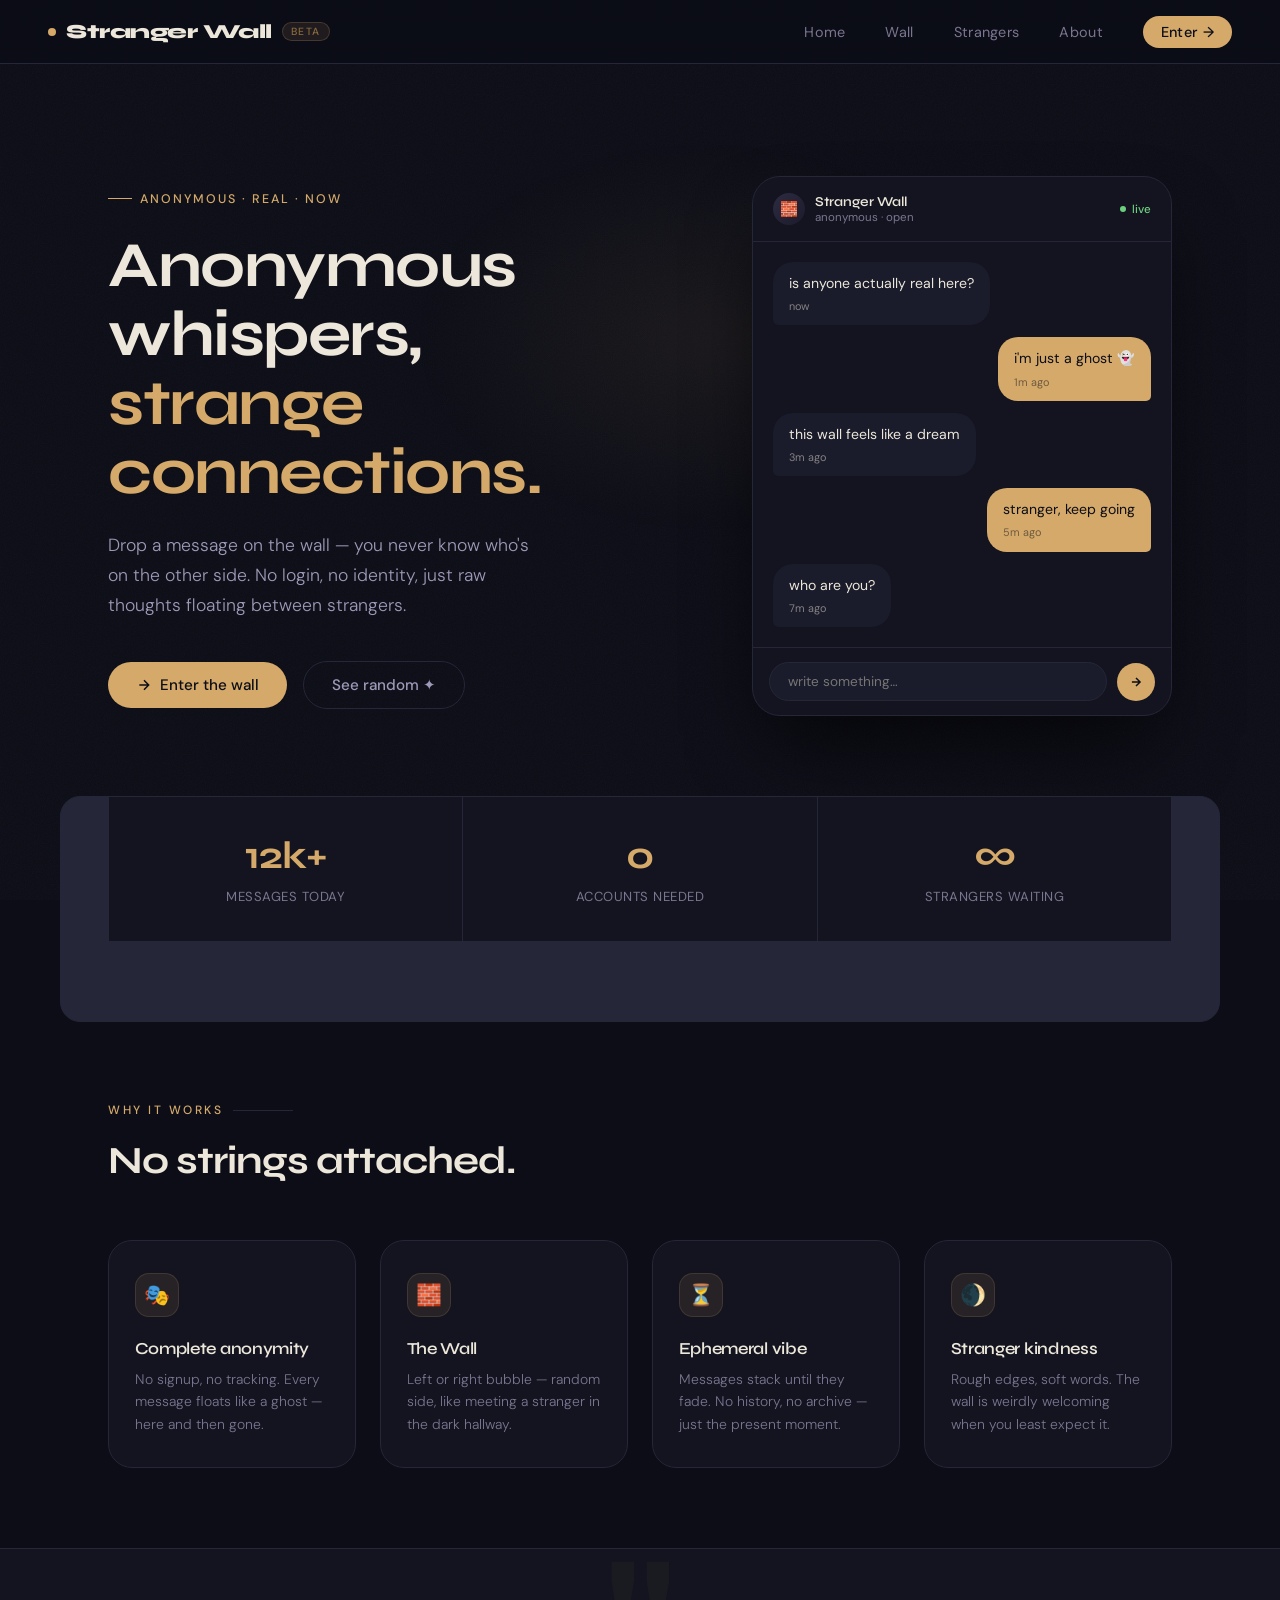
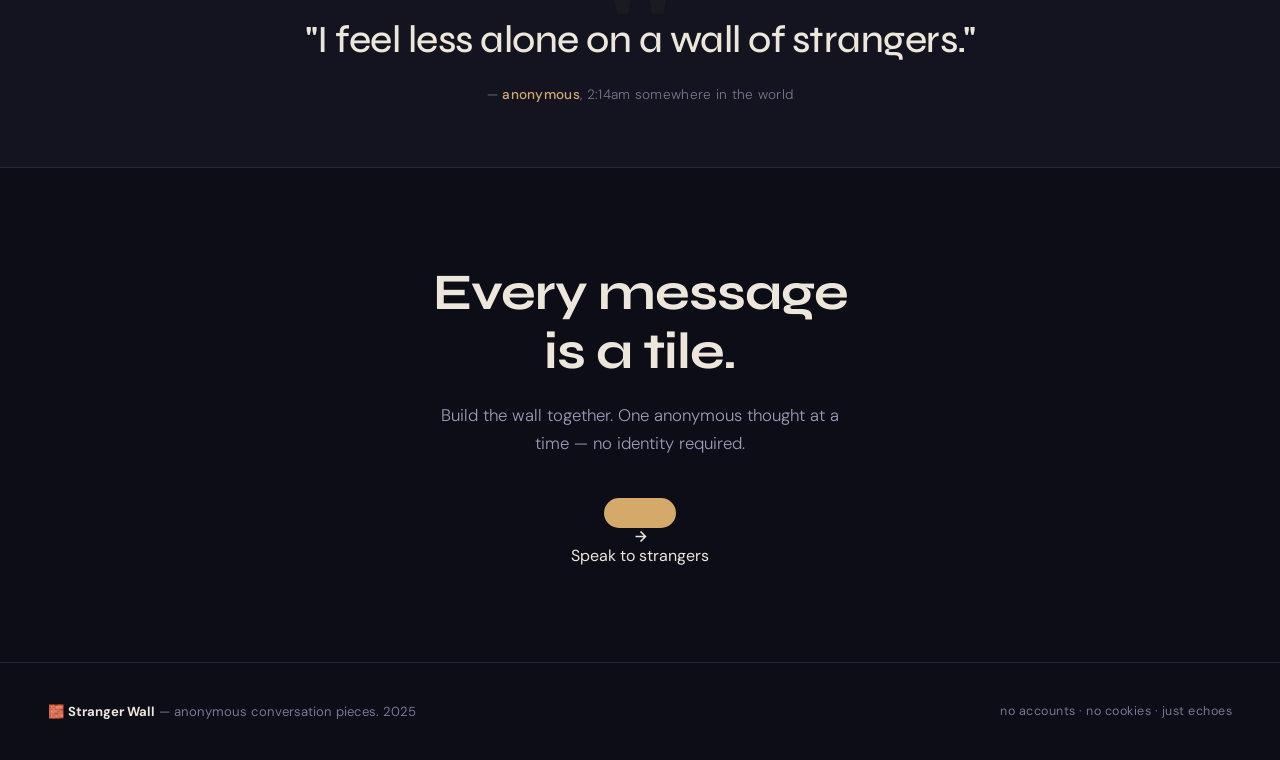
==== index.html @ 45932521 "Update index.html" ====
<!DOCTYPE html>
<html lang="en">
<head>
  <meta charset="UTF-8">
  <meta name="viewport" content="width=device-width, initial-scale=1.0">
  <title>Stranger Wall</title>
  <link href="https://fonts.googleapis.com/css2?family=Syne:wght@400;500;600;700;800&family=DM+Sans:ital,wght@0,300;0,400;0,500;1,300&display=swap" rel="stylesheet">
  <style>
    :root {
      --bg: #0c0d16;
      --surface: #13141f;
      --surface2: #1a1b2b;
      --border: #252638;
      --gold: #d4a96a;
      --gold-soft: #e8c48e;
      --gold-dim: #8a6a3e;
      --text: #ece7da;
      --muted: #7a7591;
      --muted2: #9e99b8;
    }

    * { margin: 0; padding: 0; box-sizing: border-box; }

    html { scroll-behavior: smooth; }

    body {
      background: var(--bg);
      font-family: 'DM Sans', sans-serif;
      color: var(--text);
      min-height: 100vh;
      overflow-x: hidden;
    }

    /* subtle noise overlay */
    body::before {
      content: '';
      position: fixed;
      inset: 0;
      background-image: url("data:image/svg+xml,%3Csvg xmlns='http://www.w3.org/2000/svg' width='200' height='200'%3E%3Cfilter id='n'%3E%3CfeTurbulence type='fractalNoise' baseFrequency='0.9' numOctaves='4' stitchTiles='stitch'/%3E%3C/filter%3E%3Crect width='200' height='200' filter='url(%23n)' opacity='0.035'/%3E%3C/svg%3E");
      pointer-events: none;
      z-index: 0;
    }

    /* ── NAV ── */
    nav {
      position: sticky;
      top: 0;
      z-index: 100;
      background: rgba(12,13,22,0.88);
      backdrop-filter: blur(18px);
      border-bottom: 1px solid var(--border);
      padding: 0 3rem;
      height: 64px;
      display: flex;
      align-items: center;
      justify-content: space-between;
    }

    .logo {
      font-family: 'Syne', sans-serif;
      font-weight: 800;
      font-size: 1.25rem;
      color: var(--text);
      letter-spacing: -0.5px;
      display: flex;
      align-items: center;
      gap: 10px;
      text-decoration: none;
    }

    .logo-dot {
      width: 8px;
      height: 8px;
      background: var(--gold);
      border-radius: 50%;
      animation: pulse 2.5s ease-in-out infinite;
    }

    @keyframes pulse {
      0%, 100% { opacity: 1; transform: scale(1); }
      50% { opacity: 0.4; transform: scale(0.7); }
    }

    .badge {
      font-family: 'DM Sans', sans-serif;
      font-size: 0.65rem;
      font-weight: 500;
      letter-spacing: 1.5px;
      text-transform: uppercase;
      color: var(--gold-dim);
      background: rgba(212,169,106,0.1);
      border: 1px solid rgba(212,169,106,0.2);
      padding: 2px 8px;
      border-radius: 100px;
    }

    .nav-links {
      display: flex;
      align-items: center;
      gap: 2.5rem;
      list-style: none;
    }

    .nav-links a {
      color: var(--muted);
      text-decoration: none;
      font-size: 0.9rem;
      font-weight: 400;
      letter-spacing: 0.3px;
      transition: color 0.2s;
    }

    .nav-links a:hover { color: var(--text); }

    .nav-cta {
      background: var(--gold) !important;
      color: #0c0d16 !important;
      font-weight: 500 !important;
      padding: 7px 18px;
      border-radius: 100px;
      transition: background 0.2s, transform 0.1s !important;
    }

    .nav-cta:hover {
      background: var(--gold-soft) !important;
      transform: scale(1.03);
    }

    /* ── HERO ── */
    .hero {
      position: relative;
      z-index: 1;
      max-width: 1160px;
      margin: 0 auto;
      padding: 7rem 3rem 5rem;
      display: grid;
      grid-template-columns: 1fr 420px;
      gap: 5rem;
      align-items: center;
    }

    /* background glow */
    .hero::before {
      content: '';
      position: absolute;
      top: 10%;
      left: 30%;
      width: 600px;
      height: 400px;
      background: radial-gradient(ellipse, rgba(212,169,106,0.07) 0%, transparent 70%);
      pointer-events: none;
    }

    .hero-eyebrow {
      display: inline-flex;
      align-items: center;
      gap: 8px;
      font-size: 0.78rem;
      letter-spacing: 2px;
      text-transform: uppercase;
      color: var(--gold);
      font-weight: 500;
      margin-bottom: 1.5rem;
      opacity: 0;
      animation: fadeUp 0.6s ease 0.1s forwards;
    }

    .hero-eyebrow::before {
      content: '';
      display: block;
      width: 24px;
      height: 1px;
      background: var(--gold);
    }

    .hero h1 {
      font-family: 'Syne', sans-serif;
      font-size: clamp(2.8rem, 5vw, 4.2rem);
      font-weight: 700;
      line-height: 1.08;
      letter-spacing: -1.5px;
      color: var(--text);
      margin-bottom: 1.5rem;
      opacity: 0;
      animation: fadeUp 0.6s ease 0.2s forwards;
    }

    .hero h1 em {
      font-style: normal;
      color: var(--gold);
    }

    .hero-sub {
      font-size: 1.1rem;
      color: var(--muted2);
      line-height: 1.7;
      max-width: 440px;
      font-weight: 300;
      margin-bottom: 2.5rem;
      opacity: 0;
      animation: fadeUp 0.6s ease 0.3s forwards;
    }

    .hero-actions {
      display: flex;
      gap: 1rem;
      align-items: center;
      flex-wrap: wrap;
      opacity: 0;
      animation: fadeUp 0.6s ease 0.4s forwards;
    }

    .btn {
      display: inline-flex;
      align-items: center;
      gap: 8px;
      padding: 13px 28px;
      border-radius: 100px;
      font-size: 0.95rem;
      font-weight: 500;
      text-decoration: none;
      transition: all 0.2s;
      cursor: pointer;
      border: none;
      font-family: 'DM Sans', sans-serif;
    }

    .btn-fill {
      background: var(--gold);
      color: #0c0d16;
    }

    .btn-fill:hover {
      background: var(--gold-soft);
      transform: translateY(-1px);
      box-shadow: 0 12px 30px rgba(212,169,106,0.25);
    }

    .btn-ghost {
      background: transparent;
      color: var(--muted2);
      border: 1px solid var(--border);
    }

    .btn-ghost:hover {
      border-color: var(--muted);
      color: var(--text);
    }

    .btn svg { width: 16px; height: 16px; }

    /* ── CHAT CARD ── */
    .chat-card {
      background: var(--surface);
      border: 1px solid var(--border);
      border-radius: 28px;
      padding: 0;
      overflow: hidden;
      box-shadow: 0 40px 80px -20px rgba(0,0,0,0.7);
      opacity: 0;
      animation: fadeUp 0.7s ease 0.5s forwards;
    }

    .chat-header {
      padding: 16px 20px;
      border-bottom: 1px solid var(--border);
      display: flex;
      align-items: center;
      justify-content: space-between;
    }

    .chat-header-left {
      display: flex;
      align-items: center;
      gap: 10px;
    }

    .chat-avatar {
      width: 32px;
      height: 32px;
      background: linear-gradient(135deg, #2e2b42, #1a1b2b);
      border-radius: 50%;
      display: flex;
      align-items: center;
      justify-content: center;
      font-size: 0.9rem;
    }

    .chat-title {
      font-family: 'Syne', sans-serif;
      font-size: 0.85rem;
      font-weight: 600;
      color: var(--text);
    }

    .chat-sub {
      font-size: 0.72rem;
      color: var(--muted);
    }

    .live-indicator {
      display: flex;
      align-items: center;
      gap: 6px;
      font-size: 0.72rem;
      color: #6bcf7f;
      font-weight: 500;
    }

    .live-dot {
      width: 6px;
      height: 6px;
      background: #6bcf7f;
      border-radius: 50%;
      animation: blink 1.8s ease-in-out infinite;
    }

    @keyframes blink {
      0%, 100% { opacity: 1; }
      50% { opacity: 0.2; }
    }

    .chat-body {
      padding: 20px;
      display: flex;
      flex-direction: column;
      gap: 12px;
    }

    .msg {
      max-width: 78%;
      padding: 11px 16px;
      border-radius: 20px;
      font-size: 0.88rem;
      line-height: 1.5;
      position: relative;
    }

    .msg-time {
      display: block;
      font-size: 0.68rem;
      opacity: 0.5;
      margin-top: 4px;
    }

    .msg-l {
      background: var(--surface2);
      color: var(--text);
      align-self: flex-start;
      border-bottom-left-radius: 5px;
    }

    .msg-r {
      background: var(--gold);
      color: #0c0d16;
      align-self: flex-end;
      border-bottom-right-radius: 5px;
    }

    .chat-input-row {
      padding: 14px 16px;
      border-top: 1px solid var(--border);
      display: flex;
      gap: 10px;
      align-items: center;
    }

    .chat-input {
      flex: 1;
      background: var(--surface2);
      border: 1px solid var(--border);
      border-radius: 100px;
      padding: 10px 18px;
      font-size: 0.85rem;
      color: var(--muted);
      font-family: 'DM Sans', sans-serif;
      outline: none;
    }

    .chat-send {
      width: 38px;
      height: 38px;
      background: var(--gold);
      border: none;
      border-radius: 50%;
      display: flex;
      align-items: center;
      justify-content: center;
      cursor: pointer;
      transition: background 0.2s, transform 0.1s;
      flex-shrink: 0;
    }

    .chat-send:hover {
      background: var(--gold-soft);
      transform: scale(1.05);
    }

    .chat-send svg { width: 14px; height: 14px; color: #0c0d16; }

    /* ── STATS ROW ── */
    .stats {
      max-width: 1160px;
      margin: 0 auto;
      padding: 0 3rem 5rem;
      display: grid;
      grid-template-columns: repeat(3, 1fr);
      gap: 1px;
      background: var(--border);
      border: 1px solid var(--border);
      border-radius: 20px;
      overflow: hidden;
      position: relative;
      z-index: 1;
      opacity: 0;
      animation: fadeUp 0.6s ease 0.7s forwards;
    }

    .stat-box {
      background: var(--surface);
      padding: 2.2rem 2rem;
      text-align: center;
    }

    .stat-num {
      font-family: 'Syne', sans-serif;
      font-size: 2.4rem;
      font-weight: 700;
      color: var(--gold);
      letter-spacing: -1px;
      display: block;
      margin-bottom: 6px;
    }

    .stat-label {
      font-size: 0.82rem;
      color: var(--muted);
      letter-spacing: 0.5px;
      text-transform: uppercase;
      font-weight: 400;
    }

    /* ── FEATURES ── */
    .features {
      max-width: 1160px;
      margin: 0 auto;
      padding: 5rem 3rem;
      position: relative;
      z-index: 1;
    }

    .section-label {
      font-size: 0.75rem;
      letter-spacing: 2.5px;
      text-transform: uppercase;
      color: var(--gold);
      font-weight: 500;
      margin-bottom: 1.2rem;
      display: flex;
      align-items: center;
      gap: 10px;
    }

    .section-label::after {
      content: '';
      flex: 1;
      height: 1px;
      background: var(--border);
      max-width: 60px;
    }

    .section-heading {
      font-family: 'Syne', sans-serif;
      font-size: 2.4rem;
      font-weight: 700;
      letter-spacing: -1px;
      color: var(--text);
      margin-bottom: 3.5rem;
      max-width: 500px;
      line-height: 1.2;
    }

    .features-grid {
      display: grid;
      grid-template-columns: repeat(4, 1fr);
      gap: 1.5rem;
    }

    .feat-card {
      background: var(--surface);
      border: 1px solid var(--border);
      border-radius: 24px;
      padding: 2rem 1.6rem;
      transition: border-color 0.25s, transform 0.25s, background 0.25s;
      cursor: default;
    }

    .feat-card:hover {
      border-color: rgba(212,169,106,0.35);
      transform: translateY(-4px);
      background: var(--surface2);
    }

    .feat-icon {
      width: 44px;
      height: 44px;
      background: rgba(212,169,106,0.1);
      border-radius: 14px;
      display: flex;
      align-items: center;
      justify-content: center;
      font-size: 1.3rem;
      margin-bottom: 1.3rem;
      border: 1px solid rgba(212,169,106,0.15);
    }

    .feat-card h3 {
      font-family: 'Syne', sans-serif;
      font-size: 1.05rem;
      font-weight: 600;
      color: var(--text);
      margin-bottom: 0.6rem;
      letter-spacing: -0.3px;
    }

    .feat-card p {
      font-size: 0.87rem;
      color: var(--muted);
      line-height: 1.6;
      font-weight: 300;
    }

    /* ── QUOTE BAND ── */
    .quote-band {
      background: var(--surface);
      border-top: 1px solid var(--border);
      border-bottom: 1px solid var(--border);
      padding: 4rem 3rem;
      text-align: center;
      position: relative;
      z-index: 1;
      overflow: hidden;
    }

    .quote-band::before {
      content: '"';
      position: absolute;
      top: -2rem;
      left: 50%;
      transform: translateX(-50%);
      font-family: 'Syne', sans-serif;
      font-size: 16rem;
      color: rgba(212,169,106,0.04);
      line-height: 1;
      pointer-events: none;
      user-select: none;
    }

    blockquote {
      font-family: 'Syne', sans-serif;
      font-size: clamp(1.5rem, 3vw, 2.4rem);
      font-weight: 500;
      color: var(--text);
      letter-spacing: -0.5px;
      line-height: 1.4;
      max-width: 700px;
      margin: 0 auto 1.2rem;
      position: relative;
    }

    .quote-attr {
      font-size: 0.85rem;
      color: var(--muted);
      font-weight: 300;
      letter-spacing: 0.3px;
    }

    .quote-attr strong {
      color: var(--gold);
      font-weight: 500;
    }

    /* ── CTA BOTTOM ── */
    .cta-bottom {
      max-width: 1160px;
      margin: 0 auto;
      padding: 6rem 3rem;
      display: flex;
      flex-direction: column;
      align-items: center;
      text-align: center;
      position: relative;
      z-index: 1;
    }

    .cta-bottom h2 {
      font-family: 'Syne', sans-serif;
      font-size: clamp(2rem, 4vw, 3.2rem);
      font-weight: 700;
      letter-spacing: -1px;
      line-height: 1.15;
      color: var(--text);
      margin-bottom: 1.2rem;
    }

    .cta-bottom p {
      color: var(--muted2);
      font-size: 1.05rem;
      font-weight: 300;
      max-width: 420px;
      margin-bottom: 2.5rem;
      line-height: 1.7;
    }

    /* ── FOOTER ── */
    footer {
      border-top: 1px solid var(--border);
      padding: 2.5rem 3rem;
      display: flex;
      align-items: center;
      justify-content: space-between;
      position: relative;
      z-index: 1;
    }

    .footer-left {
      font-size: 0.82rem;
      color: var(--muted);
    }

    .footer-left a {
      color: var(--muted);
      text-decoration: none;
    }

    .footer-right {
      font-size: 0.78rem;
      color: var(--muted);
      letter-spacing: 0.5px;
    }

    /* ── ANIMATIONS ── */
    @keyframes fadeUp {
      from { opacity: 0; transform: translateY(16px); }
      to   { opacity: 1; transform: translateY(0); }
    }

    /* ── RESPONSIVE ── */
    @media (max-width: 1024px) {
      .features-grid { grid-template-columns: repeat(2, 1fr); }
    }

    @media (max-width: 820px) {
      nav { padding: 0 1.5rem; }
      .nav-links { gap: 1.5rem; }

      .hero {
        grid-template-columns: 1fr;
        padding: 4rem 1.5rem 3rem;
        gap: 3rem;
      }

      .chat-card { max-width: 420px; }

      .stats {
        grid-template-columns: 1fr;
        margin: 0 1.5rem 4rem;
        padding: 0;
      }

      .features { padding: 4rem 1.5rem; }
      .features-grid { grid-template-columns: repeat(2, 1fr); gap: 1rem; }

      .quote-band { padding: 3rem 1.5rem; }
      .cta-bottom { padding: 4rem 1.5rem; }

      footer {
        flex-direction: column;
        gap: 1rem;
        text-align: center;
        padding: 2rem 1.5rem;
      }
    }

    @media (max-width: 520px) {
      .nav-links { display: none; }
      .features-grid { grid-template-columns: 1fr; }
      .hero h1 { font-size: 2.6rem; }
    }
  </style>
</head>
<body>

  <!-- NAV -->
  <nav>
    <a class="logo" href="#">
      <div class="logo-dot"></div>
      Stranger Wall
      <span class="badge">beta</span>
    </a>
    <ul class="nav-links">
      <li><a href="#">Home</a></li>
      <li><a href="#">Wall</a></li>
      <li><a href="#">Strangers</a></li>
      <li><a href="#">About</a></li>
      <li><a href="wall.html" class="nav-cta">Enter →</a></li>
    </ul>
  </nav>

  <!-- HERO -->
  <section class="hero">
    <div class="hero-left">
      <p class="hero-eyebrow">Anonymous · Real · Now</p>
      <h1>
        Anonymous whispers,<br>
        <em>strange connections.</em>
      </h1>
      <p class="hero-sub">
        Drop a message on the wall — you never know who's on the other side. No login, no identity, just raw thoughts floating between strangers.
      </p>
      <div class="hero-actions">
        <a href="wall.html" class="btn btn-fill">
          <svg viewBox="0 0 24 24" fill="none" stroke="currentColor" stroke-width="2.2"><path d="M5 12h14M12 5l7 7-7 7"/></svg>
          Enter the wall
        </a>
        <a href="#" class="btn btn-ghost">See random ✦</a>
      </div>
    </div>

    <!-- Chat preview -->
    <div class="chat-card">
      <div class="chat-header">
        <div class="chat-header-left">
          <div class="chat-avatar">🧱</div>
          <div>
            <div class="chat-title">Stranger Wall</div>
            <div class="chat-sub">anonymous · open</div>
          </div>
        </div>
        <div class="live-indicator">
          <div class="live-dot"></div>
          live
        </div>
      </div>

      <div class="chat-body">
        <div class="msg msg-l">
          is anyone actually real here?
          <small class="msg-time">now</small>
        </div>
        <div class="msg msg-r">
          i'm just a ghost 👻
          <small class="msg-time">1m ago</small>
        </div>
        <div class="msg msg-l">
          this wall feels like a dream
          <small class="msg-time">3m ago</small>
        </div>
        <div class="msg msg-r" style="max-width:55%;">
          stranger, keep going
          <small class="msg-time">5m ago</small>
        </div>
        <div class="msg msg-l" style="max-width:65%;">
          who are you?
          <small class="msg-time">7m ago</small>
        </div>
      </div>

      <div class="chat-input-row">
        <input class="chat-input" placeholder="write something…" disabled>
        <button class="chat-send" disabled>
          <svg viewBox="0 0 24 24" fill="none" stroke="currentColor" stroke-width="2.5"><path d="M5 12h14M12 5l7 7-7 7"/></svg>
        </button>
      </div>
    </div>
  </section>

  <!-- STATS -->
  <div class="stats">
    <div class="stat-box">
      <span class="stat-num">12k+</span>
      <span class="stat-label">messages today</span>
    </div>
    <div class="stat-box">
      <span class="stat-num">0</span>
      <span class="stat-label">accounts needed</span>
    </div>
    <div class="stat-box">
      <span class="stat-num">∞</span>
      <span class="stat-label">strangers waiting</span>
    </div>
  </div>

  <!-- FEATURES -->
  <section class="features">
    <p class="section-label">Why it works</p>
    <h2 class="section-heading">No strings attached.</h2>

    <div class="features-grid">
      <div class="feat-card">
        <div class="feat-icon">🎭</div>
        <h3>Complete anonymity</h3>
        <p>No signup, no tracking. Every message floats like a ghost — here and then gone.</p>
      </div>
      <div class="feat-card">
        <div class="feat-icon">🧱</div>
        <h3>The Wall</h3>
        <p>Left or right bubble — random side, like meeting a stranger in the dark hallway.</p>
      </div>
      <div class="feat-card">
        <div class="feat-icon">⏳</div>
        <h3>Ephemeral vibe</h3>
        <p>Messages stack until they fade. No history, no archive — just the present moment.</p>
      </div>
      <div class="feat-card">
        <div class="feat-icon">🌒</div>
        <h3>Stranger kindness</h3>
        <p>Rough edges, soft words. The wall is weirdly welcoming when you least expect it.</p>
      </div>
    </div>
  </section>

  <!-- QUOTE BAND -->
  <div class="quote-band">
    <blockquote>
      "I feel less alone on a wall of strangers."
    </blockquote>
    <p class="quote-attr">— <strong>anonymous</strong>, 2:14am somewhere in the world</p>
  </div>

  <!-- CTA BOTTOM -->
  <section class="cta-bottom">
    <h2>Every message<br>is a tile.</h2>
    <p>Build the wall together. One anonymous thought at a time — no identity required.</p>
    <a href="wall.html" class="btn btn-fill" style="font-size:1rem; padding:15px 36px;"></a>
      <svg viewBox="0 0 24 24" fill="none" stroke="currentColor" stroke-width="2.2" style="width:17px;height:17px;"><path d="M5 12h14M12 5l7 7-7 7"/></svg>
      Speak to strangers
    </a>
  </section>

  <!-- FOOTER -->
  <footer>
    <div class="footer-left">
      🧱 <strong style="color:var(--text);">Stranger Wall</strong> — anonymous conversation pieces. 2025
    </div>
    <div class="footer-right">no accounts · no cookies · just echoes</div>
  </footer>

</body>
</html>
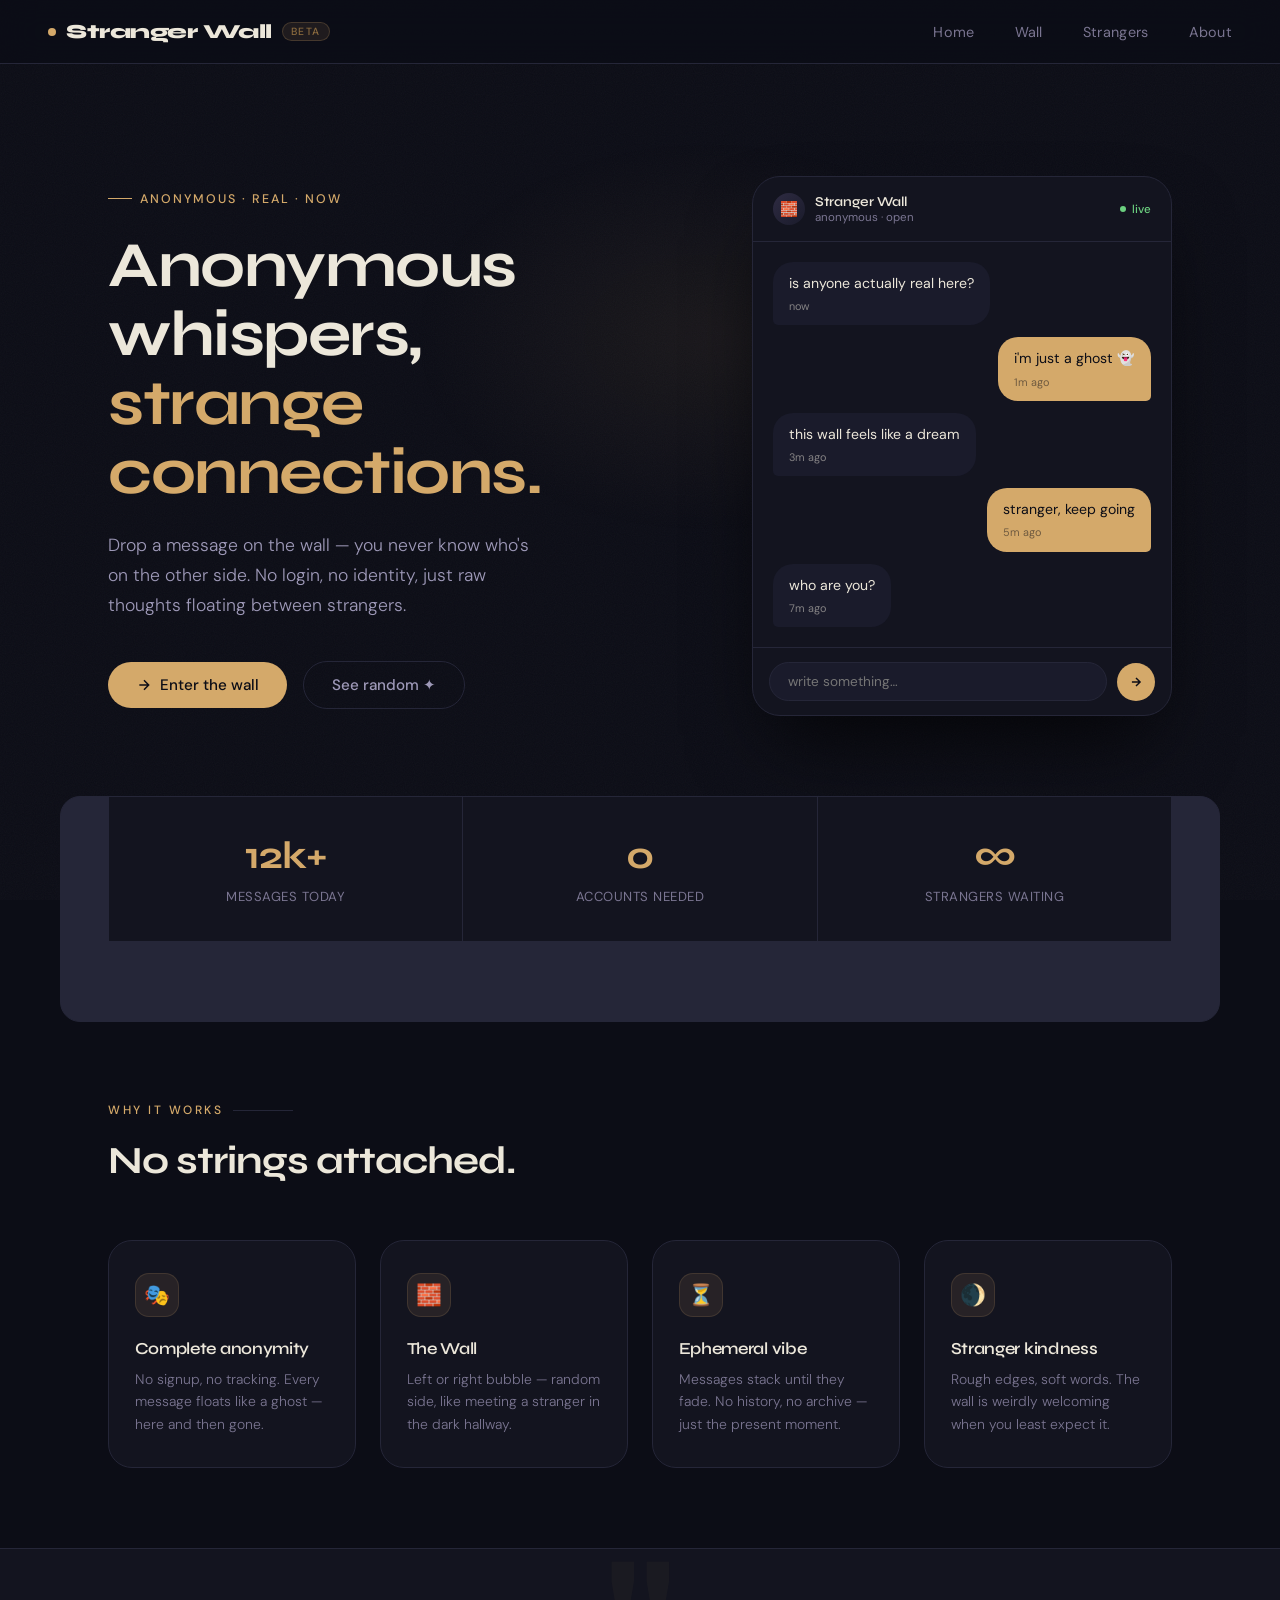
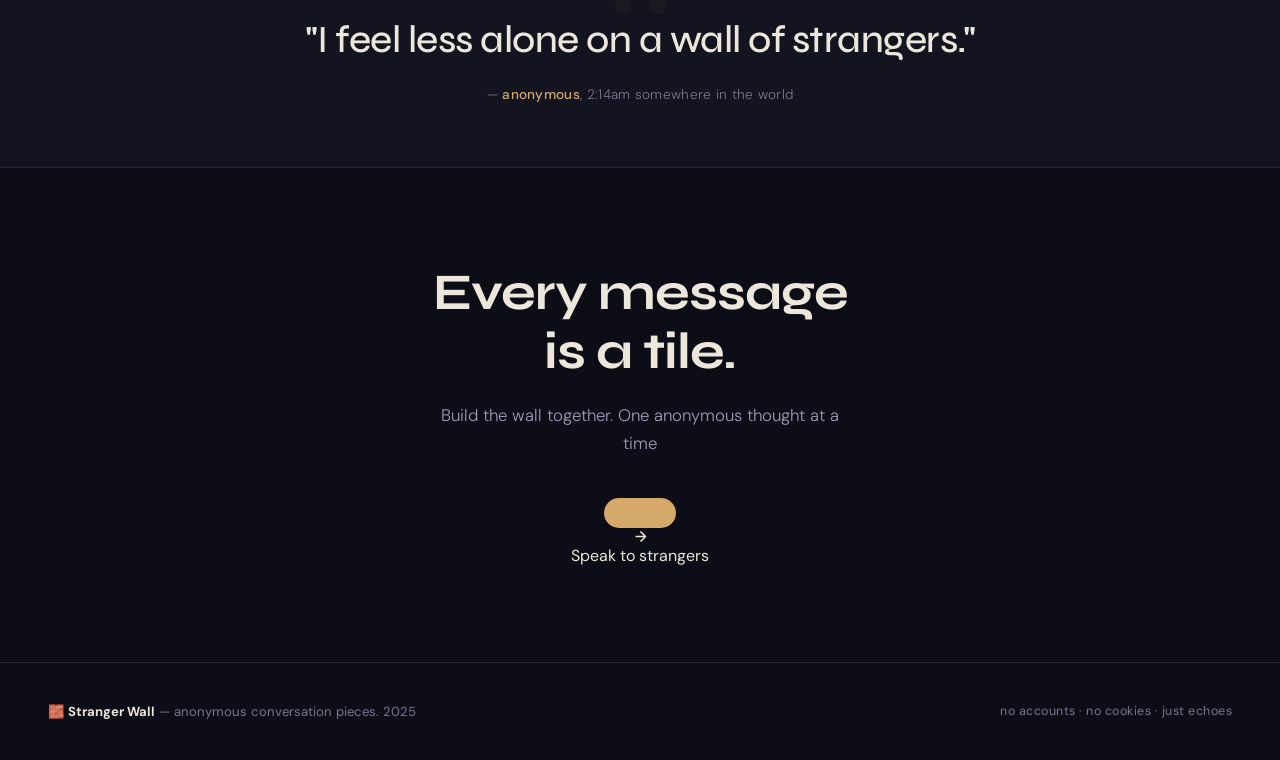
==== commit d618bb07: "Update index.html" ====
--- a/index.html
+++ b/index.html
@@ -700,10 +700,9 @@
     </a>
     <ul class="nav-links">
       <li><a href="#">Home</a></li>
-      <li><a href="#">Wall</a></li>
+      <li><a href="wall.html">Wall</a></li>
       <li><a href="#">Strangers</a></li>
       <li><a href="#">About</a></li>
-      <li><a href="wall.html" class="nav-cta">Enter →</a></li>
     </ul>
   </nav>
 
@@ -720,7 +719,7 @@
       </p>
       <div class="hero-actions">
         <a href="wall.html" class="btn btn-fill">
-          <svg viewBox="0 0 24 24" fill="none" stroke="currentColor" stroke-width="2.2"><path d="M5 12h14M12 5l7 7-7 7"/></svg>
+          <svg viewBox="0 0 24 24" fill="none" stroke="currentcolor" stroke-width="2.2"><path d="M5 12h14M12 5l7 7-7 7"/></svg>
           Enter the wall
         </a>
         <a href="#" class="btn btn-ghost">See random ✦</a>
@@ -831,9 +830,9 @@
   <!-- CTA BOTTOM -->
   <section class="cta-bottom">
     <h2>Every message<br>is a tile.</h2>
-    <p>Build the wall together. One anonymous thought at a time — no identity required.</p>
+    <p>Build the wall together. One anonymous thought at a time</p>
     <a href="wall.html" class="btn btn-fill" style="font-size:1rem; padding:15px 36px;"></a>
-      <svg viewBox="0 0 24 24" fill="none" stroke="currentColor" stroke-width="2.2" style="width:17px;height:17px;"><path d="M5 12h14M12 5l7 7-7 7"/></svg>
+      <svg viewBox="0 0 24 24" fill="love you" stroke="currentColor" stroke-width="2.2" style="width:17px;height:17px;"><path d="M5 12h14M12 5l7 7-7 7"/></svg>
       Speak to strangers
     </a>
   </section>
@@ -848,3 +847,4 @@
 
 </body>
 </html>
+
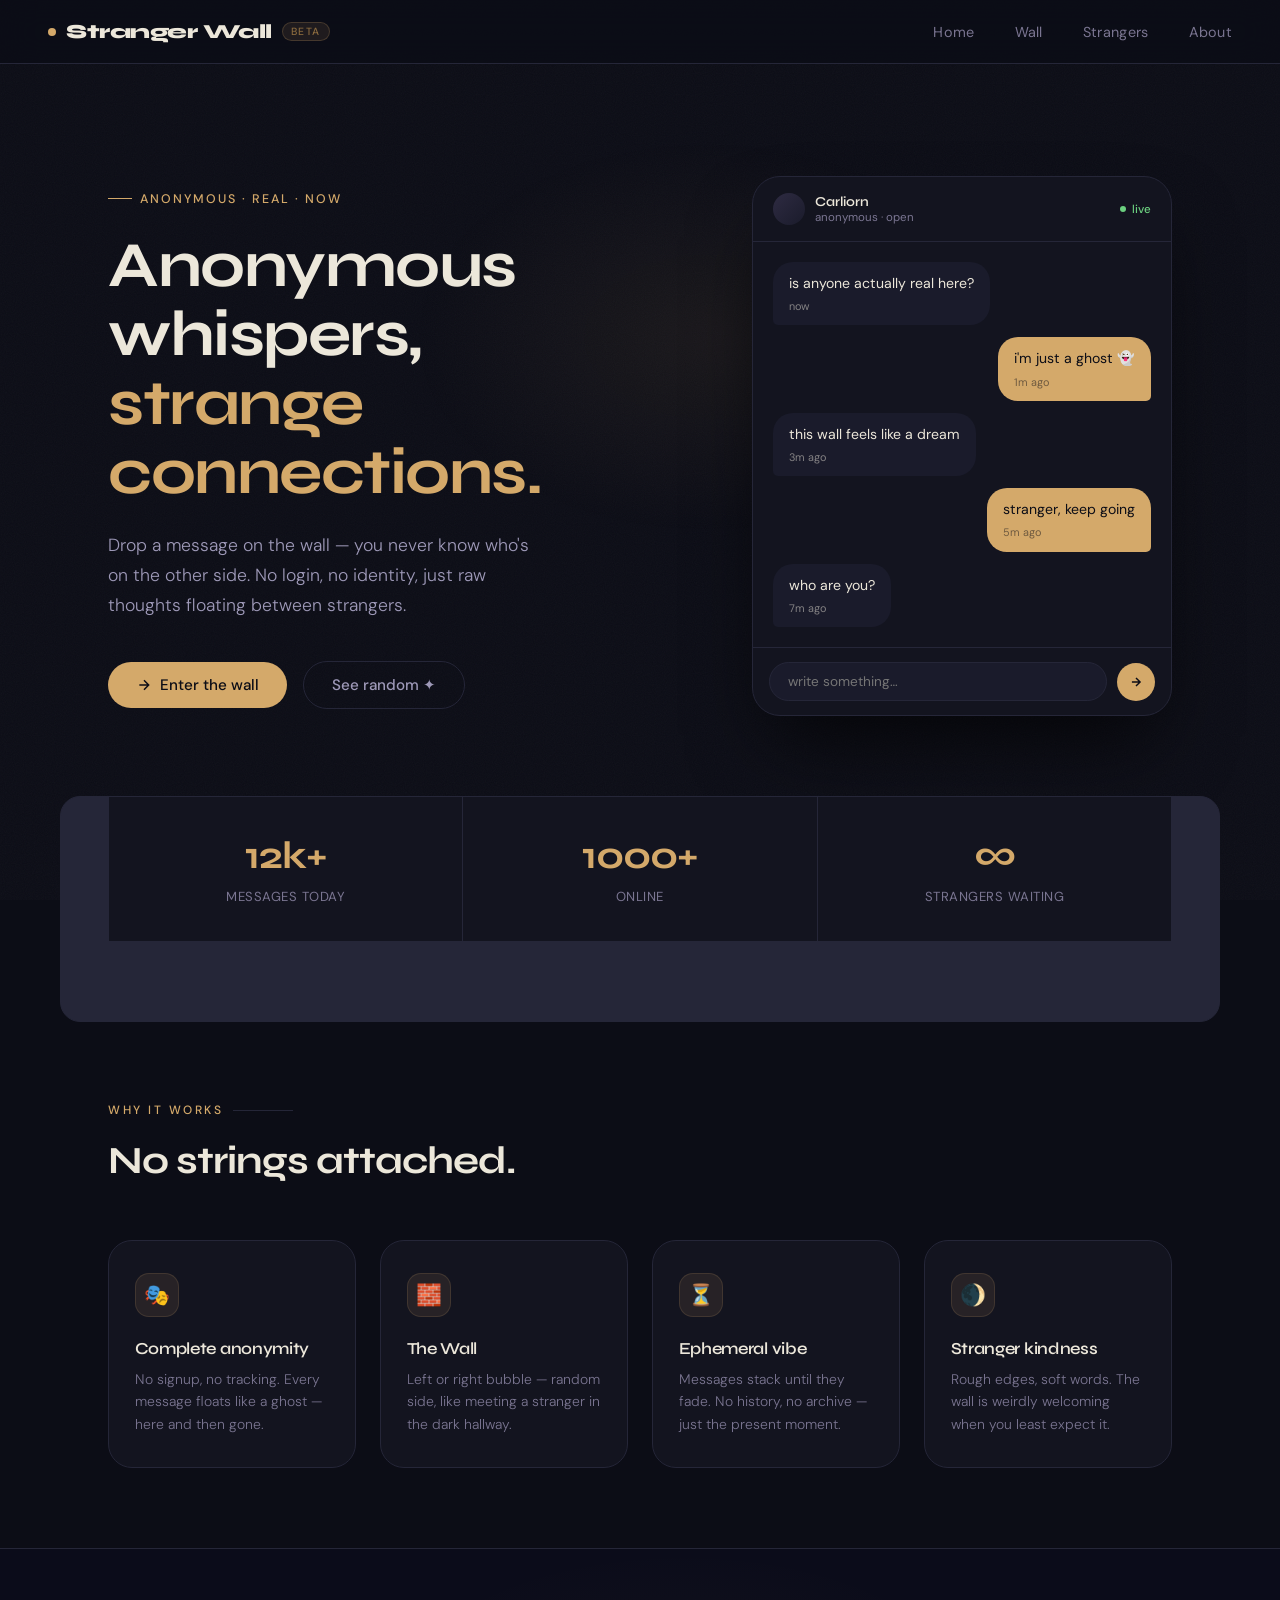
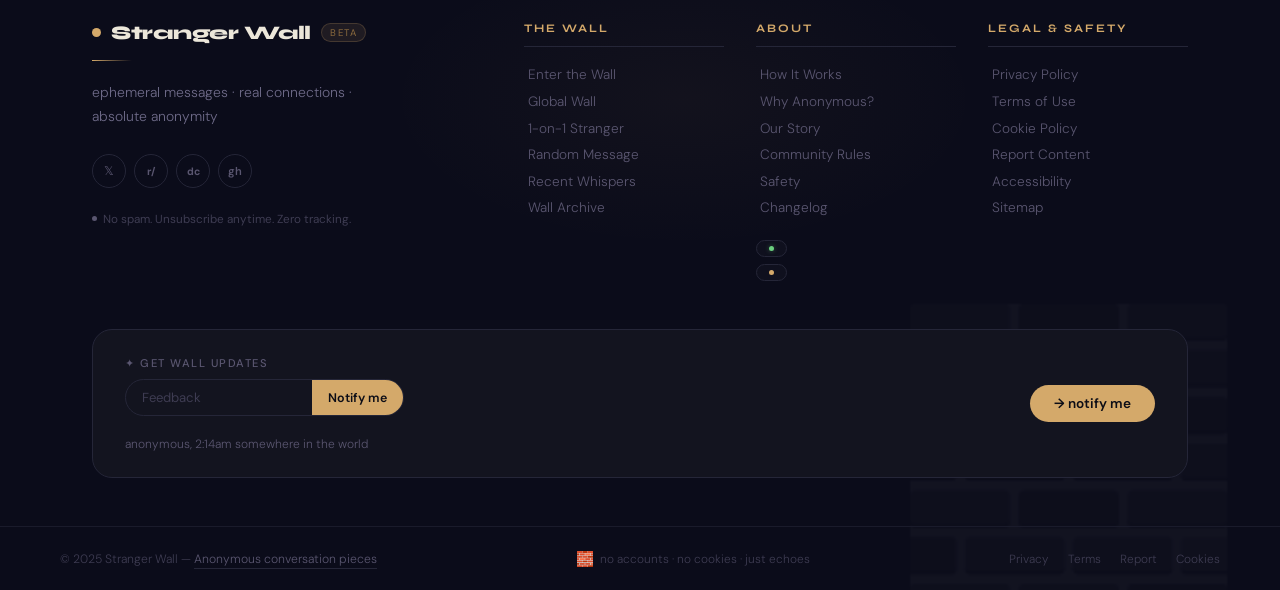
==== commit 82e9ea9b: "Update index.html" ====
--- a/index.html
+++ b/index.html
@@ -20,7 +20,6 @@
     }
 
     * { margin: 0; padding: 0; box-sizing: border-box; }
-
     html { scroll-behavior: smooth; }
 
     body {
@@ -41,7 +40,9 @@
       z-index: 0;
     }
 
-    /* ── NAV ── */
+    /* ══════════════════════════
+       NAV
+    ══════════════════════════ */
     nav {
       position: sticky;
       top: 0;
@@ -78,7 +79,7 @@
 
     @keyframes pulse {
       0%, 100% { opacity: 1; transform: scale(1); }
-      50% { opacity: 0.4; transform: scale(0.7); }
+      50%       { opacity: 0.4; transform: scale(0.7); }
     }
 
     .badge {
@@ -126,7 +127,9 @@
       transform: scale(1.03);
     }
 
-    /* ── HERO ── */
+    /* ══════════════════════════
+       HERO
+    ══════════════════════════ */
     .hero {
       position: relative;
       z-index: 1;
@@ -139,7 +142,6 @@
       align-items: center;
     }
 
-    /* background glow */
     .hero::before {
       content: '';
       position: absolute;
@@ -249,12 +251,13 @@
 
     .btn svg { width: 16px; height: 16px; }
 
-    /* ── CHAT CARD ── */
+    /* ══════════════════════════
+       CHAT CARD
+    ══════════════════════════ */
     .chat-card {
       background: var(--surface);
       border: 1px solid var(--border);
       border-radius: 28px;
-      padding: 0;
       overflow: hidden;
       box-shadow: 0 40px 80px -20px rgba(0,0,0,0.7);
       opacity: 0;
@@ -317,7 +320,7 @@
 
     @keyframes blink {
       0%, 100% { opacity: 1; }
-      50% { opacity: 0.2; }
+      50%       { opacity: 0.2; }
     }
 
     .chat-body {
@@ -333,7 +336,6 @@
       border-radius: 20px;
       font-size: 0.88rem;
       line-height: 1.5;
-      position: relative;
     }
 
     .msg-time {
@@ -391,14 +393,12 @@
       flex-shrink: 0;
     }
 
-    .chat-send:hover {
-      background: var(--gold-soft);
-      transform: scale(1.05);
-    }
-
+    .chat-send:hover { background: var(--gold-soft); transform: scale(1.05); }
     .chat-send svg { width: 14px; height: 14px; color: #0c0d16; }
 
-    /* ── STATS ROW ── */
+    /* ══════════════════════════
+       STATS
+    ══════════════════════════ */
     .stats {
       max-width: 1160px;
       margin: 0 auto;
@@ -440,7 +440,9 @@
       font-weight: 400;
     }
 
-    /* ── FEATURES ── */
+    /* ══════════════════════════
+       FEATURES
+    ══════════════════════════ */
     .features {
       max-width: 1160px;
       margin: 0 auto;
@@ -530,7 +532,9 @@
       font-weight: 300;
     }
 
-    /* ── QUOTE BAND ── */
+    /* ══════════════════════════
+       QUOTE BAND
+    ══════════════════════════ */
     .quote-band {
       background: var(--surface);
       border-top: 1px solid var(--border);
@@ -580,7 +584,9 @@
       font-weight: 500;
     }
 
-    /* ── CTA BOTTOM ── */
+    /* ══════════════════════════
+       CTA BOTTOM
+    ══════════════════════════ */
     .cta-bottom {
       max-width: 1160px;
       margin: 0 auto;
@@ -612,42 +618,436 @@
       line-height: 1.7;
     }
 
-    /* ── FOOTER ── */
-    footer {
-      border-top: 1px solid var(--border);
-      padding: 2.5rem 3rem;
-      display: flex;
-      align-items: center;
-      justify-content: space-between;
+    /* ══════════════════════════
+       FOOTER CSS
+    ══════════════════════════ */
+    .site-footer {
+      background: #0b0c1a;
+      border-top: 1px solid #252638;
+      position: relative;
+      overflow: hidden;
+    }
+
+    .site-footer::before {
+      content: '🧱';
+      position: absolute;
+      bottom: -1rem;
+      right: 2rem;
+      font-size: 18rem;
+      opacity: 0.03;
+      line-height: 1;
+      pointer-events: none;
+      user-select: none;
+      z-index: 0;
+      filter: grayscale(1);
+    }
+
+    .site-footer::after {
+      content: '';
+      position: absolute;
+      top: 0;
+      left: 30%;
+      width: 600px;
+      height: 300px;
+      background: radial-gradient(ellipse, rgba(212,169,106,0.04) 0%, transparent 70%);
+      pointer-events: none;
+      z-index: 0;
+    }
+
+    .footer-container {
       position: relative;
       z-index: 1;
-    }
-
-    .footer-left {
+      max-width: 1160px;
+      margin: 0 auto;
+      padding: 4.5rem 2rem 3rem;
+      display: grid;
+      grid-template-columns: 2fr 1fr 1fr 1fr;
+      gap: 3rem 2rem;
+      align-items: start;
+    }
+
+    .footer-col-brand { padding-right: 2rem; }
+
+    .footer-logo {
+      display: flex;
+      align-items: center;
+      gap: 10px;
+      margin-bottom: 1rem;
+    }
+
+    .footer-logo-dot {
+      width: 9px;
+      height: 9px;
+      background: #d4a96a;
+      border-radius: 50%;
+      flex-shrink: 0;
+    }
+
+    .footer-logo-text {
+      font-family: 'Syne', sans-serif;
+      font-weight: 800;
+      font-size: 1.2rem;
+      color: #ece7da;
+      letter-spacing: -0.3px;
+    }
+
+    .footer-badge {
+      font-size: 0.6rem;
+      letter-spacing: 1.5px;
+      text-transform: uppercase;
+      color: #8a6a3e;
+      background: rgba(212,169,106,0.1);
+      border: 1px solid rgba(212,169,106,0.2);
+      padding: 2px 8px;
+      border-radius: 100px;
+    }
+
+    .footer-rule {
+      width: 40px;
+      height: 1px;
+      background: linear-gradient(to right, #d4a96a, transparent);
+      margin: 1rem 0 1.2rem;
+    }
+
+    .footer-tagline {
+      font-size: 0.87rem;
+      color: #6e6a88;
+      line-height: 1.75;
+      font-weight: 300;
+      max-width: 280px;
+      margin-bottom: 1.6rem;
+    }
+
+    .footer-social {
+      display: flex;
+      gap: 8px;
+      margin-bottom: 1.4rem;
+      flex-wrap: wrap;
+    }
+
+    .footer-social a {
+      width: 34px;
+      height: 34px;
+      border: 1px solid #252638;
+      border-radius: 50%;
+      display: flex;
+      align-items: center;
+      justify-content: center;
+      color: #5a5670;
+      font-size: 0.75rem;
+      text-decoration: none;
+      transition: all 0.22s;
+    }
+
+    .footer-social a:hover {
+      border-color: #d4a96a;
+      color: #d4a96a;
+      background: rgba(212,169,106,0.07);
+      transform: translateY(-2px);
+    }
+
+    .footer-newsletter-label {
+      font-size: 0.7rem;
+      color: #5a5670;
+      text-transform: uppercase;
+      letter-spacing: 1.5px;
+      font-weight: 500;
+      margin-bottom: 0.6rem;
+    }
+
+    .footer-newsletter-form {
+      display: flex;
+      border: 1px solid #252638;
+      border-radius: 100px;
+      overflow: hidden;
+      max-width: 280px;
+      margin-bottom: 1.2rem;
+      transition: border-color 0.2s;
+    }
+
+    .footer-newsletter-form:focus-within {
+      border-color: rgba(212,169,106,0.35);
+    }
+
+    .footer-newsletter-form input {
+      flex: 1;
+      background: transparent;
+      border: none;
+      padding: 9px 16px;
       font-size: 0.82rem;
-      color: var(--muted);
-    }
-
-    .footer-left a {
-      color: var(--muted);
+      color: #ece7da;
+      font-family: 'DM Sans', sans-serif;
+      outline: none;
+      min-width: 0;
+    }
+
+    .footer-newsletter-form input::placeholder { color: #3e3c52; }
+
+    .footer-newsletter-form button {
+      background: #d4a96a;
+      border: none;
+      padding: 9px 16px;
+      color: #0c0d16;
+      font-size: 0.78rem;
+      font-weight: 600;
+      cursor: pointer;
+      font-family: 'DM Sans', sans-serif;
+      transition: background 0.2s;
+      white-space: nowrap;
+      flex-shrink: 0;
+    }
+
+    .footer-newsletter-form button:hover { background: #e8c48e; }
+
+    .footer-anon-note {
+      font-size: 0.73rem;
+      color: #3e3c52;
+      display: flex;
+      align-items: center;
+      gap: 6px;
+    }
+
+    .anon-dot {
+      width: 5px;
+      height: 5px;
+      background: #5a5670;
+      border-radius: 50%;
+      flex-shrink: 0;
+    }
+
+    .footer-col h4 {
+      font-family: 'Syne', sans-serif;
+      font-size: 0.72rem;
+      font-weight: 700;
+      text-transform: uppercase;
+      letter-spacing: 2px;
+      color: #d4a96a;
+      margin-bottom: 1.2rem;
+      padding-bottom: 0.7rem;
+      border-bottom: 1px solid #252638;
+    }
+
+    .footer-col ul {
+      list-style: none;
+      display: flex;
+      flex-direction: column;
+      gap: 0.6rem;
+    }
+
+    .footer-col ul li a {
+      font-size: 0.85rem;
+      color: #5a5670;
+      font-weight: 300;
       text-decoration: none;
-    }
-
-    .footer-right {
-      font-size: 0.78rem;
-      color: var(--muted);
-      letter-spacing: 0.5px;
-    }
-
-    /* ── ANIMATIONS ── */
+      display: flex;
+      align-items: center;
+      gap: 0;
+      transition: color 0.2s, gap 0.2s;
+    }
+
+    .footer-col ul li a::before {
+      content: '›';
+      color: #d4a96a;
+      opacity: 0;
+      font-size: 1rem;
+      line-height: 1;
+      margin-right: 0;
+      transition: opacity 0.2s, margin-right 0.2s;
+      flex-shrink: 0;
+    }
+
+    .footer-col ul li a:hover { color: #ece7da; }
+    .footer-col ul li a:hover::before { opacity: 1; margin-right: 6px; }
+
+    .footer-status-badges {
+      display: flex;
+      flex-direction: column;
+      gap: 7px;
+      margin-top: 1.5rem;
+    }
+
+    .status-badge {
+      display: inline-flex;
+      align-items: center;
+      gap: 7px;
+      font-size: 0.72rem;
+      color: #5a5670;
+      background: rgba(255,255,255,0.02);
+      border: 1px solid #252638;
+      border-radius: 100px;
+      padding: 5px 12px;
+      width: fit-content;
+    }
+
+    .status-badge .s-dot {
+      width: 5px;
+      height: 5px;
+      border-radius: 50%;
+      flex-shrink: 0;
+    }
+
+    .status-badge .s-dot.green {
+      background: #6bcf7f;
+      box-shadow: 0 0 5px rgba(107,207,127,0.4);
+      animation: sblink 2s infinite;
+    }
+
+    .status-badge .s-dot.gold { background: #d4a96a; }
+
+    @keyframes sblink {
+      0%, 100% { opacity: 1; }
+      50%       { opacity: 0.3; }
+    }
+
+    .footer-whisper {
+      position: relative;
+      z-index: 1;
+      max-width: 1160px;
+      margin: 0 auto;
+      padding: 0 2rem 3rem;
+    }
+
+    .footer-whisper-inner {
+      background: #13141f;
+      border: 1px solid #252638;
+      border-radius: 20px;
+      padding: 1.6rem 2rem;
+      display: flex;
+      align-items: center;
+      justify-content: space-between;
+      gap: 2rem;
+      flex-wrap: wrap;
+    }
+
+    .whisper-text {
+      font-family: 'Syne', sans-serif;
+      font-size: 1rem;
+      font-weight: 600;
+      color: #ece7da;
+      letter-spacing: -0.2px;
+      display: flex;
+      align-items: center;
+      gap: 10px;
+    }
+
+    .whisper-text::before {
+      content: '"';
+      font-size: 2rem;
+      color: #d4a96a;
+      line-height: 1;
+      opacity: 0.6;
+    }
+
+    .whisper-attr {
+      font-size: 0.75rem;
+      color: #5a5670;
+      font-family: 'DM Sans', sans-serif;
+      font-weight: 300;
+    }
+
+    .whisper-enter-btn {
+      background: #d4a96a;
+      border: none;
+      color: #0c0d16;
+      padding: 10px 24px;
+      border-radius: 100px;
+      font-size: 0.85rem;
+      font-weight: 600;
+      cursor: pointer;
+      font-family: 'DM Sans', sans-serif;
+      transition: background 0.2s, transform 0.1s;
+      white-space: nowrap;
+      display: flex;
+      align-items: center;
+      gap: 7px;
+      flex-shrink: 0;
+      text-decoration: none;
+    }
+
+    .whisper-enter-btn:hover { background: #e8c48e; transform: scale(1.02); }
+
+    .footer-bottom {
+      position: relative;
+      z-index: 1;
+      border-top: 1px solid #1a1b2b;
+      padding: 1.4rem 2rem;
+    }
+
+    .footer-bottom-inner {
+      max-width: 1160px;
+      margin: 0 auto;
+      display: flex;
+      align-items: center;
+      justify-content: space-between;
+      flex-wrap: wrap;
+      gap: 0.6rem;
+    }
+
+    .footer-copy {
+      font-size: 0.76rem;
+      color: #3e3c52;
+      font-weight: 300;
+    }
+
+    .footer-copy a {
+      color: #5a5670;
+      border-bottom: 1px solid #252638;
+      padding-bottom: 1px;
+      text-decoration: none;
+      transition: color 0.2s, border-color 0.2s;
+    }
+
+    .footer-copy a:hover { color: #d4a96a; border-color: #d4a96a; }
+
+    .footer-tagline-bottom {
+      font-size: 0.74rem;
+      color: #3e3c52;
+      display: flex;
+      align-items: center;
+      gap: 6px;
+      font-weight: 300;
+    }
+
+    .footer-tagline-bottom span { color: #d4a96a; font-size: 0.9rem; }
+
+    .footer-policy-links { display: flex; gap: 1.2rem; }
+
+    .footer-policy-links a {
+      font-size: 0.74rem;
+      color: #3e3c52;
+      font-weight: 300;
+      text-decoration: none;
+      transition: color 0.2s;
+    }
+
+    .footer-policy-links a:hover { color: #7a7591; }
+
+    /* ══════════════════════════
+       ANIMATIONS
+    ══════════════════════════ */
     @keyframes fadeUp {
       from { opacity: 0; transform: translateY(16px); }
       to   { opacity: 1; transform: translateY(0); }
     }
 
-    /* ── RESPONSIVE ── */
+    /* ══════════════════════════
+       RESPONSIVE
+    ══════════════════════════ */
     @media (max-width: 1024px) {
       .features-grid { grid-template-columns: repeat(2, 1fr); }
+    }
+
+    @media (max-width: 960px) {
+      .footer-container {
+        grid-template-columns: 1fr 1fr;
+        gap: 2.5rem 2rem;
+      }
+      .footer-col-brand {
+        grid-column: 1 / -1;
+        padding-right: 0;
+      }
+      .footer-tagline    { max-width: 100%; }
+      .footer-newsletter-form { max-width: 360px; }
     }
 
     @media (max-width: 820px) {
@@ -668,30 +1068,37 @@
         padding: 0;
       }
 
-      .features { padding: 4rem 1.5rem; }
+      .features      { padding: 4rem 1.5rem; }
       .features-grid { grid-template-columns: repeat(2, 1fr); gap: 1rem; }
-
-      .quote-band { padding: 3rem 1.5rem; }
-      .cta-bottom { padding: 4rem 1.5rem; }
-
-      footer {
-        flex-direction: column;
-        gap: 1rem;
-        text-align: center;
-        padding: 2rem 1.5rem;
+      .quote-band    { padding: 3rem 1.5rem; }
+      .cta-bottom    { padding: 4rem 1.5rem; }
+    }
+
+    @media (max-width: 560px) {
+      .footer-container {
+        grid-template-columns: 1fr;
+        padding: 3rem 1.5rem 2rem;
       }
+      .footer-whisper        { padding: 0 1.5rem 2.5rem; }
+      .footer-whisper-inner  { flex-direction: column; align-items: flex-start; }
+      .footer-bottom         { padding: 1.2rem 1.5rem; }
+      .footer-bottom-inner   { flex-direction: column; gap: 0.8rem; }
+      .footer-policy-links   { flex-wrap: wrap; gap: 0.8rem; }
+      .site-footer::before   { display: none; }
     }
 
     @media (max-width: 520px) {
-      .nav-links { display: none; }
+      .nav-links     { display: none; }
       .features-grid { grid-template-columns: 1fr; }
-      .hero h1 { font-size: 2.6rem; }
+      .hero h1       { font-size: 2.6rem; }
     }
   </style>
 </head>
 <body>
 
-  <!-- NAV -->
+  <!-- ══════════════════════════
+       NAV
+  ══════════════════════════ -->
   <nav>
     <a class="logo" href="#">
       <div class="logo-dot"></div>
@@ -701,12 +1108,14 @@
     <ul class="nav-links">
       <li><a href="#">Home</a></li>
       <li><a href="wall.html">Wall</a></li>
-      <li><a href="#">Strangers</a></li>
+      <li><a href="stranger.html">Strangers</a></li>
       <li><a href="#">About</a></li>
     </ul>
   </nav>
 
-  <!-- HERO -->
+  <!-- ══════════════════════════
+       HERO
+  ══════════════════════════ -->
   <section class="hero">
     <div class="hero-left">
       <p class="hero-eyebrow">Anonymous · Real · Now</p>
@@ -719,20 +1128,20 @@
       </p>
       <div class="hero-actions">
         <a href="wall.html" class="btn btn-fill">
-          <svg viewBox="0 0 24 24" fill="none" stroke="currentcolor" stroke-width="2.2"><path d="M5 12h14M12 5l7 7-7 7"/></svg>
+          <svg viewBox="0 0 24 24" fill="none" stroke="currentColor" stroke-width="2.2"><path d="M5 12h14M12 5l7 7-7 7"/></svg>
           Enter the wall
         </a>
-        <a href="#" class="btn btn-ghost">See random ✦</a>
+        <a href="stranger.html" class="btn btn-ghost">See random ✦</a>
       </div>
     </div>
 
-    <!-- Chat preview -->
+    <!-- Chat preview card -->
     <div class="chat-card">
       <div class="chat-header">
         <div class="chat-header-left">
-          <div class="chat-avatar">🧱</div>
+          <div class="chat-avatar"></div>
           <div>
-            <div class="chat-title">Stranger Wall</div>
+            <div class="chat-title">Carliorn</div>
             <div class="chat-sub">anonymous · open</div>
           </div>
         </div>
@@ -774,15 +1183,17 @@
     </div>
   </section>
 
-  <!-- STATS -->
+  <!-- ══════════════════════════
+       STATS
+  ══════════════════════════ -->
   <div class="stats">
     <div class="stat-box">
       <span class="stat-num">12k+</span>
       <span class="stat-label">messages today</span>
     </div>
     <div class="stat-box">
-      <span class="stat-num">0</span>
-      <span class="stat-label">accounts needed</span>
+      <span class="stat-num">1000+</span>
+      <span class="stat-label">online</span>
     </div>
     <div class="stat-box">
       <span class="stat-num">∞</span>
@@ -790,7 +1201,9 @@
     </div>
   </div>
 
-  <!-- FEATURES -->
+  <!-- ══════════════════════════
+       FEATURES
+  ══════════════════════════ -->
   <section class="features">
     <p class="section-label">Why it works</p>
     <h2 class="section-heading">No strings attached.</h2>
@@ -818,33 +1231,127 @@
       </div>
     </div>
   </section>
-
-  <!-- QUOTE BAND -->
-  <div class="quote-band">
-    <blockquote>
-      "I feel less alone on a wall of strangers."
-    </blockquote>
-    <p class="quote-attr">— <strong>anonymous</strong>, 2:14am somewhere in the world</p>
-  </div>
-
-  <!-- CTA BOTTOM -->
-  <section class="cta-bottom">
-    <h2>Every message<br>is a tile.</h2>
-    <p>Build the wall together. One anonymous thought at a time</p>
-    <a href="wall.html" class="btn btn-fill" style="font-size:1rem; padding:15px 36px;"></a>
-      <svg viewBox="0 0 24 24" fill="love you" stroke="currentColor" stroke-width="2.2" style="width:17px;height:17px;"><path d="M5 12h14M12 5l7 7-7 7"/></svg>
-      Speak to strangers
-    </a>
-  </section>
-
-  <!-- FOOTER -->
-  <footer>
-    <div class="footer-left">
-      🧱 <strong style="color:var(--text);">Stranger Wall</strong> — anonymous conversation pieces. 2025
+ 
+  <!-- ══════════════════════════
+       FOOTER
+  ══════════════════════════ -->
+  <footer class="site-footer">
+
+    <!-- Main grid -->
+    <div class="footer-container">
+
+      <!-- Col 1: Brand -->
+      <div class="footer-col-brand">
+        <div class="footer-logo">
+          <span class="footer-logo-dot"></span>
+          <span class="footer-logo-text">Stranger Wall</span>
+          <span class="footer-badge">beta</span>
+        </div>
+
+        <div class="footer-rule"></div>
+
+        <p class="footer-tagline">
+          ephemeral messages · real connections · absolute anonymity
+        </p>
+
+        <div class="footer-social">
+          <a href="#" aria-label="Twitter / X">𝕏</a>
+          <a href="#" aria-label="Reddit" style="font-size:0.65rem;font-weight:700;">r/</a>
+          <a href="#" aria-label="Discord" style="font-size:0.65rem;font-weight:700;">dc</a>
+          <a href="#" aria-label="GitHub" style="font-size:0.7rem;font-weight:600;">gh</a>
+        </div>
+
+        <p class="footer-anon-note">
+          <span class="anon-dot"></span>
+          No spam. Unsubscribe anytime. Zero tracking.
+        </p>
+      </div>
+
+      <!-- Col 2: The Wall -->
+      <div class="footer-col">
+        <h4>The Wall</h4>
+        <ul>
+          <li><a href="wall.html">Enter the Wall</a></li>
+          <li><a href="wall.html">Global Wall</a></li>
+          <li><a href="stranger.html">1-on-1 Stranger</a></li>
+          <li><a href="#">Random Message</a></li>
+          <li><a href="#">Recent Whispers</a></li>
+          <li><a href="#">Wall Archive</a></li>
+        </ul>
+      </div>
+
+      <!-- Col 3: About -->
+      <div class="footer-col">
+        <h4>About</h4>
+        <ul>
+          <li><a href="#">How It Works</a></li>
+          <li><a href="#">Why Anonymous?</a></li>
+          <li><a href="#">Our Story</a></li>
+          <li><a href="#">Community Rules</a></li>
+          <li><a href="#">Safety</a></li>
+          <li><a href="#">Changelog</a></li>
+        </ul>
+
+       <div class="footer-status-badges">
+          <div class="status-badge">
+            <span class="s-dot green"></span>
+          </div>
+          <div class="status-badge">
+            <span class="s-dot gold"></span>
+          </div>
+        </div>
+      </div>
+
+      <!-- Col 4: Legal -->
+      <div class="footer-col">
+        <h4>Legal &amp; Safety</h4>
+        <ul>
+          <li><a href="#">Privacy Policy</a></li>
+          <li><a href="#">Terms of Use</a></li>
+          <li><a href="#">Cookie Policy</a></li>
+          <li><a href="#">Report Content</a></li>
+          <li><a href="#">Accessibility</a></li>
+          <li><a href="#">Sitemap</a></li>
+        </ul>
+      </div>
+
     </div>
-    <div class="footer-right">no accounts · no cookies · just echoes</div>
+
+    <!-- Whisper quote band -->
+    <div class="footer-whisper">
+      <div class="footer-whisper-inner">
+        <div>
+          <p class="footer-newsletter-label">✦ Get wall updates</p>
+        <div class="footer-newsletter-form">
+          <input type="email" placeholder="Feedback">
+          <button type="submit">Notify me</button>
+        </div>
+          <div class="whisper-attr"> anonymous, 2:14am somewhere in the world</div>
+        </div>
+        <a href="#" class="whisper-enter-btn">→ notify me</a>
+      </div>
+    </div>
+
+    <!-- Bottom bar -->
+    <div class="footer-bottom">
+      <div class="footer-bottom-inner">
+        <p class="footer-copy">
+          &copy; 2025 Stranger Wall —
+          <a href="#">Anonymous conversation pieces</a>
+        </p>
+        <p class="footer-tagline-bottom">
+          <span>🧱</span> no accounts · no cookies · just echoes
+        </p>
+        <div class="footer-policy-links">
+          <a href="#">Privacy</a>
+          <a href="#">Terms</a>
+          <a href="#">Report</a>
+          <a href="#">Cookies</a>
+        </div>
+      </div>
+    </div>
+
   </footer>
 
 </body>
 </html>
-
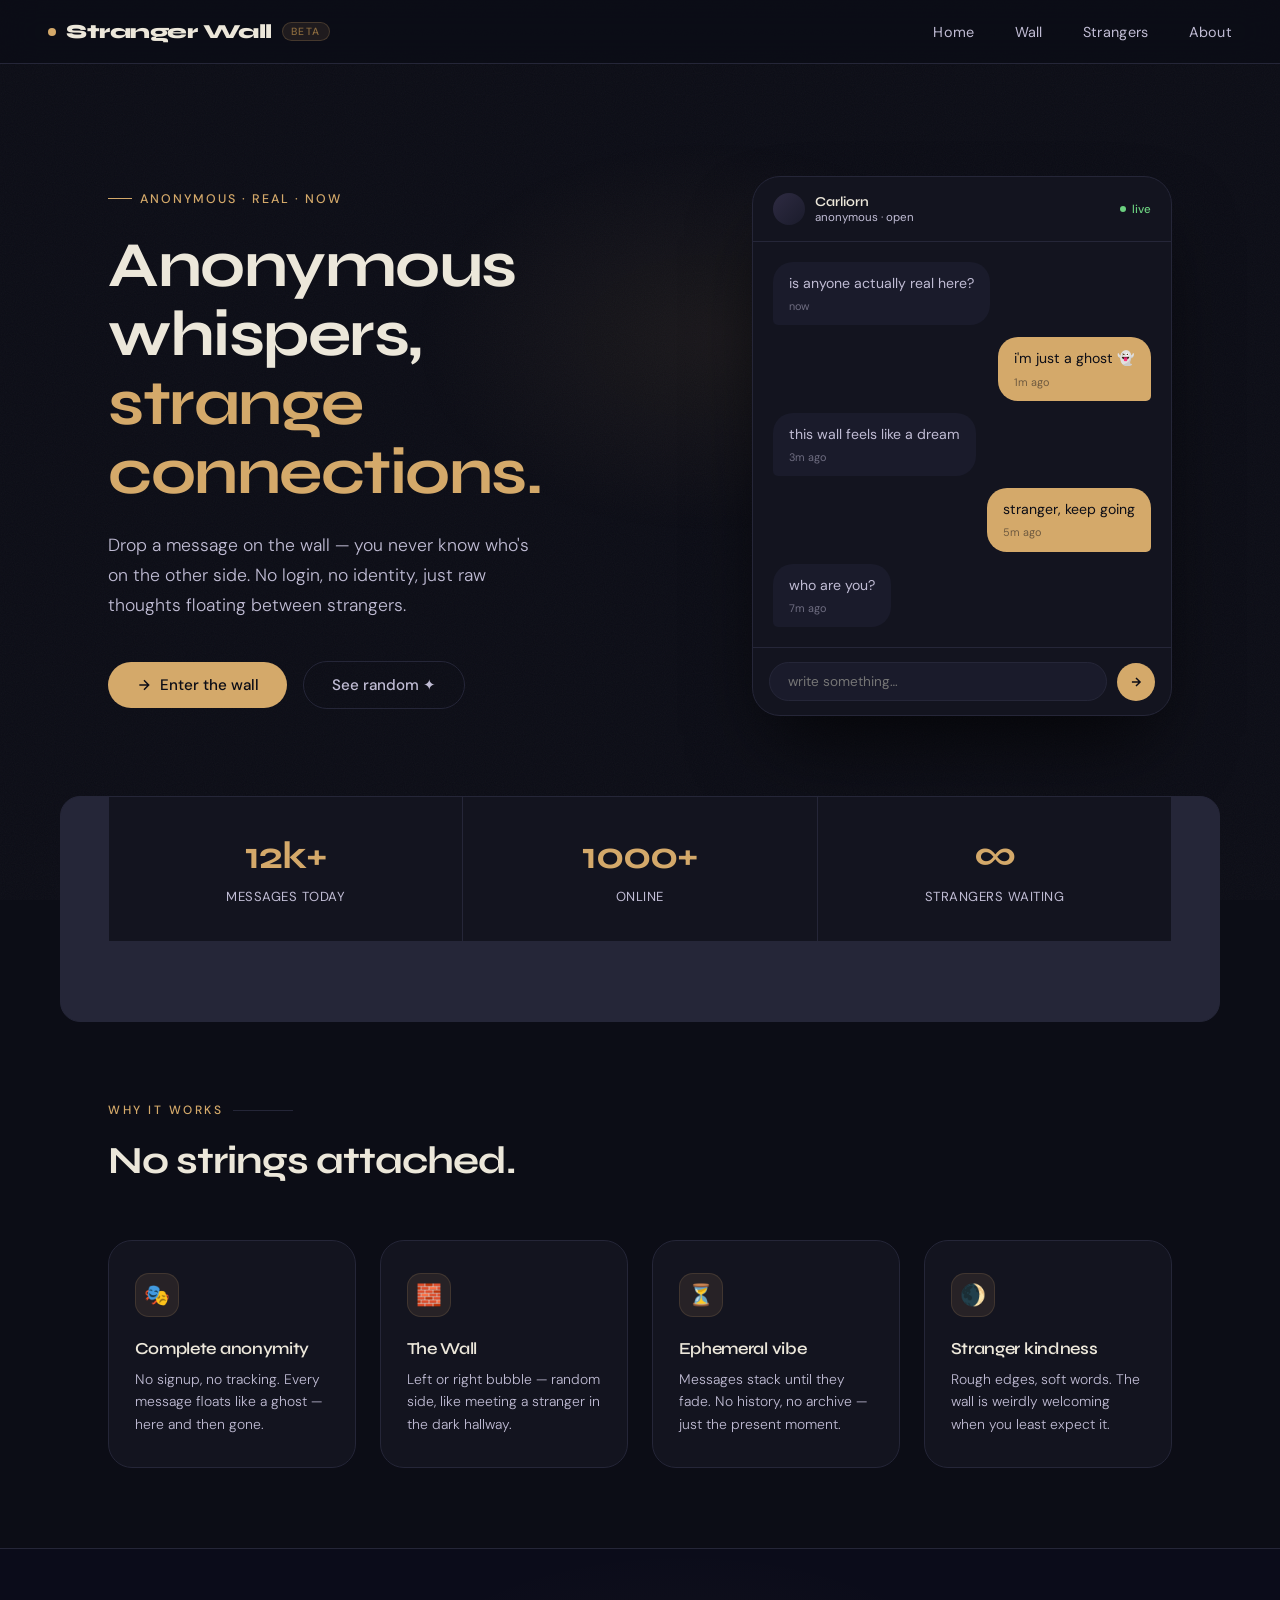
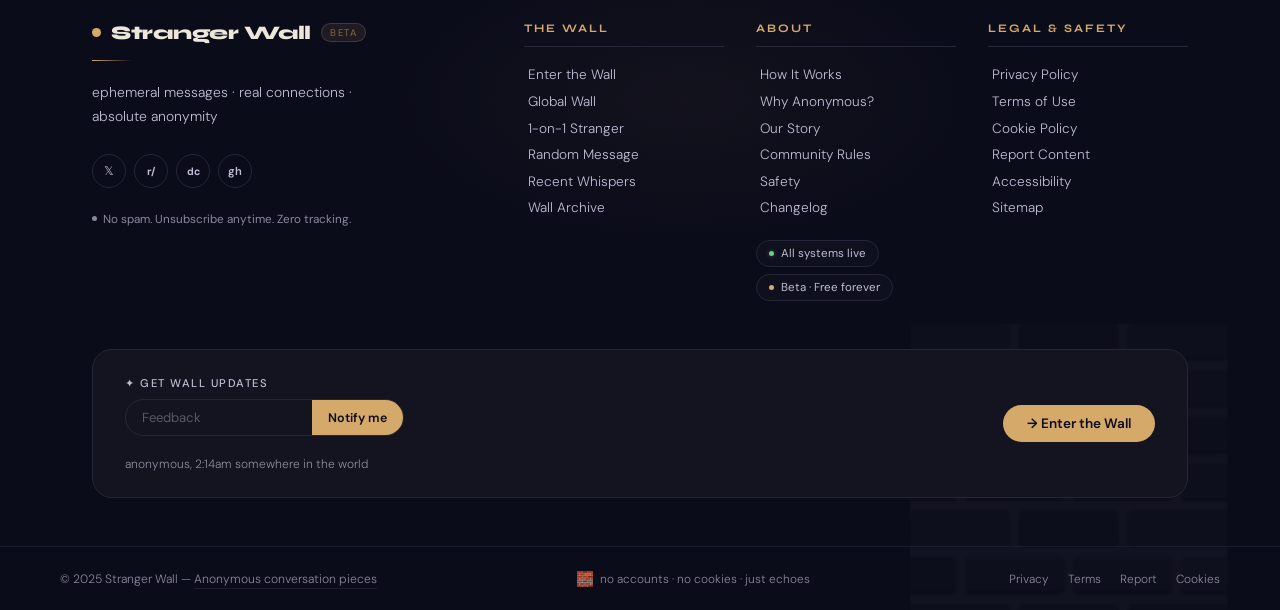
==== commit b5260789: "Update index.html" ====
--- a/index.html
+++ b/index.html
@@ -15,8 +15,7 @@
       --gold-soft: #e8c48e;
       --gold-dim: #8a6a3e;
       --text: #ece7da;
-      --muted: #7a7591;
-      --muted2: #9e99b8;
+      --content: #c0bcd4;
     }
 
     * { margin: 0; padding: 0; box-sizing: border-box; }
@@ -30,7 +29,6 @@
       overflow-x: hidden;
     }
 
-    /* subtle noise overlay */
     body::before {
       content: '';
       position: fixed;
@@ -40,9 +38,7 @@
       z-index: 0;
     }
 
-    /* ══════════════════════════
-       NAV
-    ══════════════════════════ */
+    /* ══ NAV (unchanged) ══ */
     nav {
       position: sticky;
       top: 0;
@@ -103,7 +99,7 @@
     }
 
     .nav-links a {
-      color: var(--muted);
+      color: var(--content);
       text-decoration: none;
       font-size: 0.9rem;
       font-weight: 400;
@@ -127,9 +123,7 @@
       transform: scale(1.03);
     }
 
-    /* ══════════════════════════
-       HERO
-    ══════════════════════════ */
+    /* ══ HERO ══ */
     .hero {
       position: relative;
       z-index: 1;
@@ -194,7 +188,7 @@
 
     .hero-sub {
       font-size: 1.1rem;
-      color: var(--muted2);
+      color: var(--content);
       line-height: 1.7;
       max-width: 440px;
       font-weight: 300;
@@ -227,11 +221,7 @@
       font-family: 'DM Sans', sans-serif;
     }
 
-    .btn-fill {
-      background: var(--gold);
-      color: #0c0d16;
-    }
-
+    .btn-fill { background: var(--gold); color: #0c0d16; }
     .btn-fill:hover {
       background: var(--gold-soft);
       transform: translateY(-1px);
@@ -240,20 +230,13 @@
 
     .btn-ghost {
       background: transparent;
-      color: var(--muted2);
+      color: var(--content);
       border: 1px solid var(--border);
     }
-
-    .btn-ghost:hover {
-      border-color: var(--muted);
-      color: var(--text);
-    }
-
+    .btn-ghost:hover { border-color: var(--content); color: var(--text); }
     .btn svg { width: 16px; height: 16px; }
 
-    /* ══════════════════════════
-       CHAT CARD
-    ══════════════════════════ */
+    /* ══ CHAT CARD ══ */
     .chat-card {
       background: var(--surface);
       border: 1px solid var(--border);
@@ -272,63 +255,33 @@
       justify-content: space-between;
     }
 
-    .chat-header-left {
-      display: flex;
-      align-items: center;
-      gap: 10px;
-    }
+    .chat-header-left { display: flex; align-items: center; gap: 10px; }
 
     .chat-avatar {
-      width: 32px;
-      height: 32px;
+      width: 32px; height: 32px;
       background: linear-gradient(135deg, #2e2b42, #1a1b2b);
       border-radius: 50%;
-      display: flex;
-      align-items: center;
-      justify-content: center;
+      display: flex; align-items: center; justify-content: center;
       font-size: 0.9rem;
     }
 
-    .chat-title {
-      font-family: 'Syne', sans-serif;
-      font-size: 0.85rem;
-      font-weight: 600;
-      color: var(--text);
-    }
-
-    .chat-sub {
-      font-size: 0.72rem;
-      color: var(--muted);
-    }
+    .chat-title { font-family: 'Syne', sans-serif; font-size: 0.85rem; font-weight: 600; color: var(--text); }
+    .chat-sub   { font-size: 0.72rem; color: var(--content); }
 
     .live-indicator {
-      display: flex;
-      align-items: center;
-      gap: 6px;
-      font-size: 0.72rem;
-      color: #6bcf7f;
-      font-weight: 500;
+      display: flex; align-items: center; gap: 6px;
+      font-size: 0.72rem; color: #6bcf7f; font-weight: 500;
     }
 
     .live-dot {
-      width: 6px;
-      height: 6px;
-      background: #6bcf7f;
-      border-radius: 50%;
+      width: 6px; height: 6px;
+      background: #6bcf7f; border-radius: 50%;
       animation: blink 1.8s ease-in-out infinite;
     }
 
-    @keyframes blink {
-      0%, 100% { opacity: 1; }
-      50%       { opacity: 0.2; }
-    }
-
-    .chat-body {
-      padding: 20px;
-      display: flex;
-      flex-direction: column;
-      gap: 12px;
-    }
+    @keyframes blink { 0%,100%{opacity:1} 50%{opacity:0.2} }
+
+    .chat-body { padding: 20px; display: flex; flex-direction: column; gap: 12px; }
 
     .msg {
       max-width: 78%;
@@ -338,33 +291,15 @@
       line-height: 1.5;
     }
 
-    .msg-time {
-      display: block;
-      font-size: 0.68rem;
-      opacity: 0.5;
-      margin-top: 4px;
-    }
-
-    .msg-l {
-      background: var(--surface2);
-      color: var(--text);
-      align-self: flex-start;
-      border-bottom-left-radius: 5px;
-    }
-
-    .msg-r {
-      background: var(--gold);
-      color: #0c0d16;
-      align-self: flex-end;
-      border-bottom-right-radius: 5px;
-    }
+    .msg-time { display: block; font-size: 0.68rem; opacity: 0.5; margin-top: 4px; }
+
+    .msg-l { background: var(--surface2); color: var(--content); align-self: flex-start; border-bottom-left-radius: 5px; }
+    .msg-r { background: var(--gold); color: #0c0d16; align-self: flex-end; border-bottom-right-radius: 5px; }
 
     .chat-input-row {
       padding: 14px 16px;
       border-top: 1px solid var(--border);
-      display: flex;
-      gap: 10px;
-      align-items: center;
+      display: flex; gap: 10px; align-items: center;
     }
 
     .chat-input {
@@ -374,31 +309,21 @@
       border-radius: 100px;
       padding: 10px 18px;
       font-size: 0.85rem;
-      color: var(--muted);
+      color: var(--content);
       font-family: 'DM Sans', sans-serif;
       outline: none;
     }
 
     .chat-send {
-      width: 38px;
-      height: 38px;
-      background: var(--gold);
-      border: none;
-      border-radius: 50%;
-      display: flex;
-      align-items: center;
-      justify-content: center;
-      cursor: pointer;
-      transition: background 0.2s, transform 0.1s;
-      flex-shrink: 0;
-    }
-
+      width: 38px; height: 38px;
+      background: var(--gold); border: none; border-radius: 50%;
+      display: flex; align-items: center; justify-content: center;
+      cursor: pointer; transition: background 0.2s, transform 0.1s; flex-shrink: 0;
+    }
     .chat-send:hover { background: var(--gold-soft); transform: scale(1.05); }
     .chat-send svg { width: 14px; height: 14px; color: #0c0d16; }
 
-    /* ══════════════════════════
-       STATS
-    ══════════════════════════ */
+    /* ══ STATS ══ */
     .stats {
       max-width: 1160px;
       margin: 0 auto;
@@ -410,695 +335,279 @@
       border: 1px solid var(--border);
       border-radius: 20px;
       overflow: hidden;
-      position: relative;
-      z-index: 1;
+      position: relative; z-index: 1;
       opacity: 0;
       animation: fadeUp 0.6s ease 0.7s forwards;
     }
 
-    .stat-box {
-      background: var(--surface);
-      padding: 2.2rem 2rem;
-      text-align: center;
-    }
+    .stat-box { background: var(--surface); padding: 2.2rem 2rem; text-align: center; }
 
     .stat-num {
       font-family: 'Syne', sans-serif;
-      font-size: 2.4rem;
-      font-weight: 700;
-      color: var(--gold);
-      letter-spacing: -1px;
-      display: block;
-      margin-bottom: 6px;
+      font-size: 2.4rem; font-weight: 700;
+      color: var(--gold); letter-spacing: -1px;
+      display: block; margin-bottom: 6px;
     }
 
     .stat-label {
-      font-size: 0.82rem;
-      color: var(--muted);
-      letter-spacing: 0.5px;
-      text-transform: uppercase;
-      font-weight: 400;
-    }
-
-    /* ══════════════════════════
-       FEATURES
-    ══════════════════════════ */
+      font-size: 0.82rem; color: var(--content);
+      letter-spacing: 0.5px; text-transform: uppercase; font-weight: 400;
+    }
+
+    /* ══ FEATURES ══ */
     .features {
-      max-width: 1160px;
-      margin: 0 auto;
-      padding: 5rem 3rem;
-      position: relative;
-      z-index: 1;
+      max-width: 1160px; margin: 0 auto;
+      padding: 5rem 3rem; position: relative; z-index: 1;
     }
 
     .section-label {
-      font-size: 0.75rem;
-      letter-spacing: 2.5px;
-      text-transform: uppercase;
-      color: var(--gold);
-      font-weight: 500;
-      margin-bottom: 1.2rem;
-      display: flex;
-      align-items: center;
-      gap: 10px;
-    }
-
-    .section-label::after {
-      content: '';
-      flex: 1;
-      height: 1px;
-      background: var(--border);
-      max-width: 60px;
-    }
+      font-size: 0.75rem; letter-spacing: 2.5px; text-transform: uppercase;
+      color: var(--gold); font-weight: 500; margin-bottom: 1.2rem;
+      display: flex; align-items: center; gap: 10px;
+    }
+    .section-label::after { content:''; flex:1; height:1px; background:var(--border); max-width:60px; }
 
     .section-heading {
       font-family: 'Syne', sans-serif;
-      font-size: 2.4rem;
-      font-weight: 700;
-      letter-spacing: -1px;
-      color: var(--text);
-      margin-bottom: 3.5rem;
-      max-width: 500px;
-      line-height: 1.2;
-    }
-
-    .features-grid {
-      display: grid;
-      grid-template-columns: repeat(4, 1fr);
-      gap: 1.5rem;
-    }
+      font-size: 2.4rem; font-weight: 700; letter-spacing: -1px;
+      color: var(--text); margin-bottom: 3.5rem; max-width: 500px; line-height: 1.2;
+    }
+
+    .features-grid { display: grid; grid-template-columns: repeat(4,1fr); gap: 1.5rem; }
 
     .feat-card {
-      background: var(--surface);
-      border: 1px solid var(--border);
-      border-radius: 24px;
-      padding: 2rem 1.6rem;
-      transition: border-color 0.25s, transform 0.25s, background 0.25s;
-      cursor: default;
-    }
-
-    .feat-card:hover {
-      border-color: rgba(212,169,106,0.35);
-      transform: translateY(-4px);
-      background: var(--surface2);
-    }
+      background: var(--surface); border: 1px solid var(--border);
+      border-radius: 24px; padding: 2rem 1.6rem;
+      transition: border-color 0.25s, transform 0.25s, background 0.25s; cursor: default;
+    }
+    .feat-card:hover { border-color: rgba(212,169,106,0.35); transform: translateY(-4px); background: var(--surface2); }
 
     .feat-icon {
-      width: 44px;
-      height: 44px;
-      background: rgba(212,169,106,0.1);
-      border-radius: 14px;
-      display: flex;
-      align-items: center;
-      justify-content: center;
-      font-size: 1.3rem;
-      margin-bottom: 1.3rem;
+      width: 44px; height: 44px;
+      background: rgba(212,169,106,0.1); border-radius: 14px;
+      display: flex; align-items: center; justify-content: center;
+      font-size: 1.3rem; margin-bottom: 1.3rem;
       border: 1px solid rgba(212,169,106,0.15);
     }
 
     .feat-card h3 {
-      font-family: 'Syne', sans-serif;
-      font-size: 1.05rem;
-      font-weight: 600;
-      color: var(--text);
-      margin-bottom: 0.6rem;
-      letter-spacing: -0.3px;
-    }
-
-    .feat-card p {
-      font-size: 0.87rem;
-      color: var(--muted);
-      line-height: 1.6;
-      font-weight: 300;
-    }
-
-    /* ══════════════════════════
-       QUOTE BAND
-    ══════════════════════════ */
+      font-family: 'Syne', sans-serif; font-size: 1.05rem; font-weight: 600;
+      color: var(--text); margin-bottom: 0.6rem; letter-spacing: -0.3px;
+    }
+    .feat-card p { font-size: 0.87rem; color: var(--content); line-height: 1.6; font-weight: 300; }
+
+    /* ══ QUOTE BAND ══ */
     .quote-band {
       background: var(--surface);
-      border-top: 1px solid var(--border);
-      border-bottom: 1px solid var(--border);
-      padding: 4rem 3rem;
-      text-align: center;
-      position: relative;
-      z-index: 1;
-      overflow: hidden;
-    }
-
+      border-top: 1px solid var(--border); border-bottom: 1px solid var(--border);
+      padding: 4rem 3rem; text-align: center;
+      position: relative; z-index: 1; overflow: hidden;
+    }
     .quote-band::before {
-      content: '"';
-      position: absolute;
-      top: -2rem;
-      left: 50%;
-      transform: translateX(-50%);
-      font-family: 'Syne', sans-serif;
-      font-size: 16rem;
-      color: rgba(212,169,106,0.04);
-      line-height: 1;
-      pointer-events: none;
-      user-select: none;
+      content: '"'; position: absolute; top: -2rem; left: 50%; transform: translateX(-50%);
+      font-family: 'Syne', sans-serif; font-size: 16rem;
+      color: rgba(212,169,106,0.04); line-height: 1;
+      pointer-events: none; user-select: none;
     }
 
     blockquote {
       font-family: 'Syne', sans-serif;
-      font-size: clamp(1.5rem, 3vw, 2.4rem);
-      font-weight: 500;
-      color: var(--text);
-      letter-spacing: -0.5px;
-      line-height: 1.4;
-      max-width: 700px;
-      margin: 0 auto 1.2rem;
-      position: relative;
-    }
-
-    .quote-attr {
-      font-size: 0.85rem;
-      color: var(--muted);
-      font-weight: 300;
-      letter-spacing: 0.3px;
-    }
-
-    .quote-attr strong {
-      color: var(--gold);
-      font-weight: 500;
-    }
-
-    /* ══════════════════════════
-       CTA BOTTOM
-    ══════════════════════════ */
+      font-size: clamp(1.5rem,3vw,2.4rem); font-weight: 500;
+      color: var(--content); letter-spacing: -0.5px; line-height: 1.4;
+      max-width: 700px; margin: 0 auto 1.2rem; position: relative;
+    }
+
+    .quote-attr { font-size: 0.85rem; color: var(--content); font-weight: 300; letter-spacing: 0.3px; }
+    .quote-attr strong { color: var(--gold); font-weight: 500; }
+
+    /* ══ CTA BOTTOM ══ */
     .cta-bottom {
-      max-width: 1160px;
-      margin: 0 auto;
-      padding: 6rem 3rem;
-      display: flex;
-      flex-direction: column;
-      align-items: center;
-      text-align: center;
-      position: relative;
-      z-index: 1;
-    }
-
+      max-width: 1160px; margin: 0 auto; padding: 6rem 3rem;
+      display: flex; flex-direction: column; align-items: center; text-align: center;
+      position: relative; z-index: 1;
+    }
     .cta-bottom h2 {
       font-family: 'Syne', sans-serif;
-      font-size: clamp(2rem, 4vw, 3.2rem);
-      font-weight: 700;
-      letter-spacing: -1px;
-      line-height: 1.15;
-      color: var(--text);
-      margin-bottom: 1.2rem;
-    }
-
+      font-size: clamp(2rem,4vw,3.2rem); font-weight: 700;
+      letter-spacing: -1px; line-height: 1.15; color: var(--text); margin-bottom: 1.2rem;
+    }
     .cta-bottom p {
-      color: var(--muted2);
-      font-size: 1.05rem;
-      font-weight: 300;
-      max-width: 420px;
-      margin-bottom: 2.5rem;
-      line-height: 1.7;
-    }
-
-    /* ══════════════════════════
-       FOOTER CSS
-    ══════════════════════════ */
-    .site-footer {
-      background: #0b0c1a;
-      border-top: 1px solid #252638;
-      position: relative;
-      overflow: hidden;
-    }
-
+      color: var(--content); font-size: 1.05rem; font-weight: 300;
+      max-width: 420px; margin-bottom: 2.5rem; line-height: 1.7;
+    }
+
+    /* ══ FOOTER ══ */
+    .site-footer { background: #0b0c1a; border-top: 1px solid #252638; position: relative; overflow: hidden; }
     .site-footer::before {
-      content: '🧱';
-      position: absolute;
-      bottom: -1rem;
-      right: 2rem;
-      font-size: 18rem;
-      opacity: 0.03;
-      line-height: 1;
-      pointer-events: none;
-      user-select: none;
-      z-index: 0;
-      filter: grayscale(1);
-    }
-
+      content: '🧱'; position: absolute; bottom: -1rem; right: 2rem;
+      font-size: 18rem; opacity: 0.03; line-height: 1;
+      pointer-events: none; user-select: none; z-index: 0; filter: grayscale(1);
+    }
     .site-footer::after {
-      content: '';
-      position: absolute;
-      top: 0;
-      left: 30%;
-      width: 600px;
-      height: 300px;
+      content: ''; position: absolute; top: 0; left: 30%;
+      width: 600px; height: 300px;
       background: radial-gradient(ellipse, rgba(212,169,106,0.04) 0%, transparent 70%);
-      pointer-events: none;
-      z-index: 0;
+      pointer-events: none; z-index: 0;
     }
 
     .footer-container {
-      position: relative;
-      z-index: 1;
-      max-width: 1160px;
-      margin: 0 auto;
+      position: relative; z-index: 1;
+      max-width: 1160px; margin: 0 auto;
       padding: 4.5rem 2rem 3rem;
-      display: grid;
-      grid-template-columns: 2fr 1fr 1fr 1fr;
-      gap: 3rem 2rem;
-      align-items: start;
+      display: grid; grid-template-columns: 2fr 1fr 1fr 1fr;
+      gap: 3rem 2rem; align-items: start;
     }
 
     .footer-col-brand { padding-right: 2rem; }
 
-    .footer-logo {
-      display: flex;
-      align-items: center;
-      gap: 10px;
-      margin-bottom: 1rem;
-    }
-
-    .footer-logo-dot {
-      width: 9px;
-      height: 9px;
-      background: #d4a96a;
-      border-radius: 50%;
-      flex-shrink: 0;
-    }
-
-    .footer-logo-text {
-      font-family: 'Syne', sans-serif;
-      font-weight: 800;
-      font-size: 1.2rem;
-      color: #ece7da;
-      letter-spacing: -0.3px;
-    }
-
+    .footer-logo { display: flex; align-items: center; gap: 10px; margin-bottom: 1rem; }
+    .footer-logo-dot { width: 9px; height: 9px; background: #d4a96a; border-radius: 50%; flex-shrink: 0; }
+    .footer-logo-text { font-family: 'Syne', sans-serif; font-weight: 800; font-size: 1.2rem; color: #ece7da; letter-spacing: -0.3px; }
     .footer-badge {
-      font-size: 0.6rem;
-      letter-spacing: 1.5px;
-      text-transform: uppercase;
-      color: #8a6a3e;
-      background: rgba(212,169,106,0.1);
-      border: 1px solid rgba(212,169,106,0.2);
-      padding: 2px 8px;
-      border-radius: 100px;
-    }
-
-    .footer-rule {
-      width: 40px;
-      height: 1px;
-      background: linear-gradient(to right, #d4a96a, transparent);
-      margin: 1rem 0 1.2rem;
-    }
-
-    .footer-tagline {
-      font-size: 0.87rem;
-      color: #6e6a88;
-      line-height: 1.75;
-      font-weight: 300;
-      max-width: 280px;
-      margin-bottom: 1.6rem;
-    }
-
-    .footer-social {
-      display: flex;
-      gap: 8px;
-      margin-bottom: 1.4rem;
-      flex-wrap: wrap;
-    }
-
+      font-size: 0.6rem; letter-spacing: 1.5px; text-transform: uppercase;
+      color: #8a6a3e; background: rgba(212,169,106,0.1);
+      border: 1px solid rgba(212,169,106,0.2); padding: 2px 8px; border-radius: 100px;
+    }
+
+    .footer-rule { width: 40px; height: 1px; background: linear-gradient(to right,#d4a96a,transparent); margin: 1rem 0 1.2rem; }
+
+    .footer-tagline { font-size: 0.87rem; color: var(--content); line-height: 1.75; font-weight: 300; max-width: 280px; margin-bottom: 1.6rem; }
+
+    .footer-social { display: flex; gap: 8px; margin-bottom: 1.4rem; flex-wrap: wrap; }
     .footer-social a {
-      width: 34px;
-      height: 34px;
-      border: 1px solid #252638;
-      border-radius: 50%;
-      display: flex;
-      align-items: center;
-      justify-content: center;
-      color: #5a5670;
-      font-size: 0.75rem;
-      text-decoration: none;
-      transition: all 0.22s;
-    }
-
-    .footer-social a:hover {
-      border-color: #d4a96a;
-      color: #d4a96a;
-      background: rgba(212,169,106,0.07);
-      transform: translateY(-2px);
-    }
-
-    .footer-newsletter-label {
-      font-size: 0.7rem;
-      color: #5a5670;
-      text-transform: uppercase;
-      letter-spacing: 1.5px;
-      font-weight: 500;
-      margin-bottom: 0.6rem;
-    }
+      width: 34px; height: 34px; border: 1px solid #252638; border-radius: 50%;
+      display: flex; align-items: center; justify-content: center;
+      color: var(--content); font-size: 0.75rem; text-decoration: none; transition: all 0.22s;
+    }
+    .footer-social a:hover { border-color: #d4a96a; color: #d4a96a; background: rgba(212,169,106,0.07); transform: translateY(-2px); }
+
+    .footer-newsletter-label { font-size: 0.7rem; color: var(--content); text-transform: uppercase; letter-spacing: 1.5px; font-weight: 500; margin-bottom: 0.6rem; }
 
     .footer-newsletter-form {
-      display: flex;
-      border: 1px solid #252638;
-      border-radius: 100px;
-      overflow: hidden;
-      max-width: 280px;
-      margin-bottom: 1.2rem;
-      transition: border-color 0.2s;
-    }
-
-    .footer-newsletter-form:focus-within {
-      border-color: rgba(212,169,106,0.35);
-    }
-
+      display: flex; border: 1px solid #252638; border-radius: 100px;
+      overflow: hidden; max-width: 280px; margin-bottom: 1.2rem; transition: border-color 0.2s;
+    }
+    .footer-newsletter-form:focus-within { border-color: rgba(212,169,106,0.35); }
     .footer-newsletter-form input {
-      flex: 1;
-      background: transparent;
-      border: none;
-      padding: 9px 16px;
-      font-size: 0.82rem;
-      color: #ece7da;
-      font-family: 'DM Sans', sans-serif;
-      outline: none;
-      min-width: 0;
-    }
-
-    .footer-newsletter-form input::placeholder { color: #3e3c52; }
-
+      flex: 1; background: transparent; border: none; padding: 9px 16px;
+      font-size: 0.82rem; color: var(--content); font-family: 'DM Sans', sans-serif; outline: none; min-width: 0;
+    }
+    .footer-newsletter-form input::placeholder { color: var(--content); opacity: 0.4; }
     .footer-newsletter-form button {
-      background: #d4a96a;
-      border: none;
-      padding: 9px 16px;
-      color: #0c0d16;
-      font-size: 0.78rem;
-      font-weight: 600;
-      cursor: pointer;
-      font-family: 'DM Sans', sans-serif;
-      transition: background 0.2s;
-      white-space: nowrap;
-      flex-shrink: 0;
-    }
-
+      background: #d4a96a; border: none; padding: 9px 16px;
+      color: #0c0d16; font-size: 0.78rem; font-weight: 600;
+      cursor: pointer; font-family: 'DM Sans', sans-serif; transition: background 0.2s; white-space: nowrap; flex-shrink: 0;
+    }
     .footer-newsletter-form button:hover { background: #e8c48e; }
 
-    .footer-anon-note {
-      font-size: 0.73rem;
-      color: #3e3c52;
-      display: flex;
-      align-items: center;
-      gap: 6px;
-    }
-
-    .anon-dot {
-      width: 5px;
-      height: 5px;
-      background: #5a5670;
-      border-radius: 50%;
-      flex-shrink: 0;
-    }
+    .footer-anon-note { font-size: 0.73rem; color: var(--content); display: flex; align-items: center; gap: 6px; opacity: 0.7; }
+    .anon-dot { width: 5px; height: 5px; background: var(--content); border-radius: 50%; flex-shrink: 0; }
 
     .footer-col h4 {
-      font-family: 'Syne', sans-serif;
-      font-size: 0.72rem;
-      font-weight: 700;
-      text-transform: uppercase;
-      letter-spacing: 2px;
-      color: #d4a96a;
-      margin-bottom: 1.2rem;
-      padding-bottom: 0.7rem;
-      border-bottom: 1px solid #252638;
-    }
-
-    .footer-col ul {
-      list-style: none;
-      display: flex;
-      flex-direction: column;
-      gap: 0.6rem;
-    }
-
+      font-family: 'Syne', sans-serif; font-size: 0.72rem; font-weight: 700;
+      text-transform: uppercase; letter-spacing: 2px; color: #d4a96a;
+      margin-bottom: 1.2rem; padding-bottom: 0.7rem; border-bottom: 1px solid #252638;
+    }
+
+    .footer-col ul { list-style: none; display: flex; flex-direction: column; gap: 0.6rem; }
     .footer-col ul li a {
-      font-size: 0.85rem;
-      color: #5a5670;
-      font-weight: 300;
-      text-decoration: none;
-      display: flex;
-      align-items: center;
-      gap: 0;
-      transition: color 0.2s, gap 0.2s;
-    }
-
+      font-size: 0.85rem; color: var(--content); font-weight: 300; text-decoration: none;
+      display: flex; align-items: center; gap: 0; transition: color 0.2s, gap 0.2s;
+    }
     .footer-col ul li a::before {
-      content: '›';
-      color: #d4a96a;
-      opacity: 0;
-      font-size: 1rem;
-      line-height: 1;
-      margin-right: 0;
-      transition: opacity 0.2s, margin-right 0.2s;
-      flex-shrink: 0;
-    }
-
+      content: '›'; color: #d4a96a; opacity: 0; font-size: 1rem; line-height: 1;
+      margin-right: 0; transition: opacity 0.2s, margin-right 0.2s; flex-shrink: 0;
+    }
     .footer-col ul li a:hover { color: #ece7da; }
     .footer-col ul li a:hover::before { opacity: 1; margin-right: 6px; }
 
-    .footer-status-badges {
-      display: flex;
-      flex-direction: column;
-      gap: 7px;
-      margin-top: 1.5rem;
-    }
-
+    .footer-status-badges { display: flex; flex-direction: column; gap: 7px; margin-top: 1.5rem; }
     .status-badge {
-      display: inline-flex;
-      align-items: center;
-      gap: 7px;
-      font-size: 0.72rem;
-      color: #5a5670;
-      background: rgba(255,255,255,0.02);
-      border: 1px solid #252638;
-      border-radius: 100px;
-      padding: 5px 12px;
-      width: fit-content;
-    }
-
-    .status-badge .s-dot {
-      width: 5px;
-      height: 5px;
-      border-radius: 50%;
-      flex-shrink: 0;
-    }
-
-    .status-badge .s-dot.green {
-      background: #6bcf7f;
-      box-shadow: 0 0 5px rgba(107,207,127,0.4);
-      animation: sblink 2s infinite;
-    }
-
-    .status-badge .s-dot.gold { background: #d4a96a; }
-
-    @keyframes sblink {
-      0%, 100% { opacity: 1; }
-      50%       { opacity: 0.3; }
-    }
-
-    .footer-whisper {
-      position: relative;
-      z-index: 1;
-      max-width: 1160px;
-      margin: 0 auto;
-      padding: 0 2rem 3rem;
-    }
-
+      display: inline-flex; align-items: center; gap: 7px;
+      font-size: 0.72rem; color: var(--content);
+      background: rgba(255,255,255,0.02); border: 1px solid #252638;
+      border-radius: 100px; padding: 5px 12px; width: fit-content;
+    }
+    .status-badge .s-dot { width: 5px; height: 5px; border-radius: 50%; flex-shrink: 0; }
+    .status-badge .s-dot.green { background: #6bcf7f; box-shadow: 0 0 5px rgba(107,207,127,0.4); animation: sblink 2s infinite; }
+    .status-badge .s-dot.gold  { background: #d4a96a; }
+    @keyframes sblink { 0%,100%{opacity:1} 50%{opacity:0.3} }
+
+    .footer-whisper { position: relative; z-index: 1; max-width: 1160px; margin: 0 auto; padding: 0 2rem 3rem; }
     .footer-whisper-inner {
-      background: #13141f;
-      border: 1px solid #252638;
-      border-radius: 20px;
-      padding: 1.6rem 2rem;
-      display: flex;
-      align-items: center;
-      justify-content: space-between;
-      gap: 2rem;
-      flex-wrap: wrap;
-    }
-
-    .whisper-text {
-      font-family: 'Syne', sans-serif;
-      font-size: 1rem;
-      font-weight: 600;
-      color: #ece7da;
-      letter-spacing: -0.2px;
-      display: flex;
-      align-items: center;
-      gap: 10px;
-    }
-
-    .whisper-text::before {
-      content: '"';
-      font-size: 2rem;
-      color: #d4a96a;
-      line-height: 1;
-      opacity: 0.6;
-    }
-
-    .whisper-attr {
-      font-size: 0.75rem;
-      color: #5a5670;
-      font-family: 'DM Sans', sans-serif;
-      font-weight: 300;
-    }
+      background: #13141f; border: 1px solid #252638; border-radius: 20px;
+      padding: 1.6rem 2rem; display: flex; align-items: center;
+      justify-content: space-between; gap: 2rem; flex-wrap: wrap;
+    }
+
+    .whisper-attr { font-size: 0.75rem; color: var(--content); font-family: 'DM Sans', sans-serif; font-weight: 300; opacity: 0.7; }
 
     .whisper-enter-btn {
-      background: #d4a96a;
-      border: none;
-      color: #0c0d16;
-      padding: 10px 24px;
-      border-radius: 100px;
-      font-size: 0.85rem;
-      font-weight: 600;
-      cursor: pointer;
-      font-family: 'DM Sans', sans-serif;
-      transition: background 0.2s, transform 0.1s;
-      white-space: nowrap;
-      display: flex;
-      align-items: center;
-      gap: 7px;
-      flex-shrink: 0;
-      text-decoration: none;
-    }
-
+      background: #d4a96a; border: none; color: #0c0d16;
+      padding: 10px 24px; border-radius: 100px; font-size: 0.85rem; font-weight: 600;
+      cursor: pointer; font-family: 'DM Sans', sans-serif; transition: background 0.2s, transform 0.1s;
+      white-space: nowrap; display: flex; align-items: center; gap: 7px; flex-shrink: 0; text-decoration: none;
+    }
     .whisper-enter-btn:hover { background: #e8c48e; transform: scale(1.02); }
 
-    .footer-bottom {
-      position: relative;
-      z-index: 1;
-      border-top: 1px solid #1a1b2b;
-      padding: 1.4rem 2rem;
-    }
-
+    .footer-bottom { position: relative; z-index: 1; border-top: 1px solid #1a1b2b; padding: 1.4rem 2rem; }
     .footer-bottom-inner {
-      max-width: 1160px;
-      margin: 0 auto;
-      display: flex;
-      align-items: center;
-      justify-content: space-between;
-      flex-wrap: wrap;
-      gap: 0.6rem;
-    }
-
-    .footer-copy {
-      font-size: 0.76rem;
-      color: #3e3c52;
-      font-weight: 300;
-    }
-
-    .footer-copy a {
-      color: #5a5670;
-      border-bottom: 1px solid #252638;
-      padding-bottom: 1px;
-      text-decoration: none;
-      transition: color 0.2s, border-color 0.2s;
-    }
-
+      max-width: 1160px; margin: 0 auto;
+      display: flex; align-items: center; justify-content: space-between; flex-wrap: wrap; gap: 0.6rem;
+    }
+
+    .footer-copy { font-size: 0.76rem; color: var(--content); font-weight: 300; opacity: 0.7; }
+    .footer-copy a { color: var(--content); border-bottom: 1px solid #252638; padding-bottom: 1px; text-decoration: none; transition: color 0.2s, border-color 0.2s; }
     .footer-copy a:hover { color: #d4a96a; border-color: #d4a96a; }
 
-    .footer-tagline-bottom {
-      font-size: 0.74rem;
-      color: #3e3c52;
-      display: flex;
-      align-items: center;
-      gap: 6px;
-      font-weight: 300;
-    }
-
+    .footer-tagline-bottom { font-size: 0.74rem; color: var(--content); display: flex; align-items: center; gap: 6px; font-weight: 300; opacity: 0.7; }
     .footer-tagline-bottom span { color: #d4a96a; font-size: 0.9rem; }
 
     .footer-policy-links { display: flex; gap: 1.2rem; }
-
-    .footer-policy-links a {
-      font-size: 0.74rem;
-      color: #3e3c52;
-      font-weight: 300;
-      text-decoration: none;
-      transition: color 0.2s;
-    }
-
-    .footer-policy-links a:hover { color: #7a7591; }
-
-    /* ══════════════════════════
-       ANIMATIONS
-    ══════════════════════════ */
-    @keyframes fadeUp {
-      from { opacity: 0; transform: translateY(16px); }
-      to   { opacity: 1; transform: translateY(0); }
-    }
-
-    /* ══════════════════════════
-       RESPONSIVE
-    ══════════════════════════ */
-    @media (max-width: 1024px) {
-      .features-grid { grid-template-columns: repeat(2, 1fr); }
-    }
-
+    .footer-policy-links a { font-size: 0.74rem; color: var(--content); font-weight: 300; text-decoration: none; opacity: 0.7; transition: opacity 0.2s; }
+    .footer-policy-links a:hover { opacity: 1; }
+
+    /* ══ ANIMATIONS ══ */
+    @keyframes fadeUp { from{opacity:0;transform:translateY(16px)} to{opacity:1;transform:translateY(0)} }
+
+    /* ══ RESPONSIVE ══ */
+    @media (max-width: 1024px) { .features-grid { grid-template-columns: repeat(2,1fr); } }
     @media (max-width: 960px) {
-      .footer-container {
-        grid-template-columns: 1fr 1fr;
-        gap: 2.5rem 2rem;
-      }
-      .footer-col-brand {
-        grid-column: 1 / -1;
-        padding-right: 0;
-      }
-      .footer-tagline    { max-width: 100%; }
+      .footer-container { grid-template-columns: 1fr 1fr; gap: 2.5rem 2rem; }
+      .footer-col-brand { grid-column: 1 / -1; padding-right: 0; }
+      .footer-tagline { max-width: 100%; }
       .footer-newsletter-form { max-width: 360px; }
     }
-
     @media (max-width: 820px) {
       nav { padding: 0 1.5rem; }
       .nav-links { gap: 1.5rem; }
-
-      .hero {
-        grid-template-columns: 1fr;
-        padding: 4rem 1.5rem 3rem;
-        gap: 3rem;
-      }
-
+      .hero { grid-template-columns: 1fr; padding: 4rem 1.5rem 3rem; gap: 3rem; }
       .chat-card { max-width: 420px; }
-
-      .stats {
-        grid-template-columns: 1fr;
-        margin: 0 1.5rem 4rem;
-        padding: 0;
-      }
-
-      .features      { padding: 4rem 1.5rem; }
-      .features-grid { grid-template-columns: repeat(2, 1fr); gap: 1rem; }
-      .quote-band    { padding: 3rem 1.5rem; }
-      .cta-bottom    { padding: 4rem 1.5rem; }
-    }
-
+      .stats { grid-template-columns: 1fr; margin: 0 1.5rem 4rem; padding: 0; }
+      .features { padding: 4rem 1.5rem; }
+      .features-grid { grid-template-columns: repeat(2,1fr); gap: 1rem; }
+      .quote-band { padding: 3rem 1.5rem; }
+      .cta-bottom { padding: 4rem 1.5rem; }
+    }
     @media (max-width: 560px) {
-      .footer-container {
-        grid-template-columns: 1fr;
-        padding: 3rem 1.5rem 2rem;
-      }
-      .footer-whisper        { padding: 0 1.5rem 2.5rem; }
-      .footer-whisper-inner  { flex-direction: column; align-items: flex-start; }
-      .footer-bottom         { padding: 1.2rem 1.5rem; }
-      .footer-bottom-inner   { flex-direction: column; gap: 0.8rem; }
-      .footer-policy-links   { flex-wrap: wrap; gap: 0.8rem; }
-      .site-footer::before   { display: none; }
-    }
-
+      .footer-container { grid-template-columns: 1fr; padding: 3rem 1.5rem 2rem; }
+      .footer-whisper { padding: 0 1.5rem 2.5rem; }
+      .footer-whisper-inner { flex-direction: column; align-items: flex-start; }
+      .footer-bottom { padding: 1.2rem 1.5rem; }
+      .footer-bottom-inner { flex-direction: column; gap: 0.8rem; }
+      .footer-policy-links { flex-wrap: wrap; gap: 0.8rem; }
+      .site-footer::before { display: none; }
+    }
     @media (max-width: 520px) {
-      .nav-links     { display: none; }
+      .nav-links { display: none; }
       .features-grid { grid-template-columns: 1fr; }
-      .hero h1       { font-size: 2.6rem; }
+      .hero h1 { font-size: 2.6rem; }
     }
   </style>
 </head>
 <body>
 
-  <!-- ══════════════════════════
-       NAV
-  ══════════════════════════ -->
+  <!-- NAV -->
   <nav>
     <a class="logo" href="#">
       <div class="logo-dot"></div>
@@ -1113,9 +622,7 @@
     </ul>
   </nav>
 
-  <!-- ══════════════════════════
-       HERO
-  ══════════════════════════ -->
+  <!-- HERO -->
   <section class="hero">
     <div class="hero-left">
       <p class="hero-eyebrow">Anonymous · Real · Now</p>
@@ -1135,7 +642,6 @@
       </div>
     </div>
 
-    <!-- Chat preview card -->
     <div class="chat-card">
       <div class="chat-header">
         <div class="chat-header-left">
@@ -1145,35 +651,15 @@
             <div class="chat-sub">anonymous · open</div>
           </div>
         </div>
-        <div class="live-indicator">
-          <div class="live-dot"></div>
-          live
-        </div>
-      </div>
-
+        <div class="live-indicator"><div class="live-dot"></div>live</div>
+      </div>
       <div class="chat-body">
-        <div class="msg msg-l">
-          is anyone actually real here?
-          <small class="msg-time">now</small>
-        </div>
-        <div class="msg msg-r">
-          i'm just a ghost 👻
-          <small class="msg-time">1m ago</small>
-        </div>
-        <div class="msg msg-l">
-          this wall feels like a dream
-          <small class="msg-time">3m ago</small>
-        </div>
-        <div class="msg msg-r" style="max-width:55%;">
-          stranger, keep going
-          <small class="msg-time">5m ago</small>
-        </div>
-        <div class="msg msg-l" style="max-width:65%;">
-          who are you?
-          <small class="msg-time">7m ago</small>
-        </div>
-      </div>
-
+        <div class="msg msg-l">is anyone actually real here?<small class="msg-time">now</small></div>
+        <div class="msg msg-r">i'm just a ghost 👻<small class="msg-time">1m ago</small></div>
+        <div class="msg msg-l">this wall feels like a dream<small class="msg-time">3m ago</small></div>
+        <div class="msg msg-r" style="max-width:55%;">stranger, keep going<small class="msg-time">5m ago</small></div>
+        <div class="msg msg-l" style="max-width:65%;">who are you?<small class="msg-time">7m ago</small></div>
+      </div>
       <div class="chat-input-row">
         <input class="chat-input" placeholder="write something…" disabled>
         <button class="chat-send" disabled>
@@ -1183,31 +669,17 @@
     </div>
   </section>
 
-  <!-- ══════════════════════════
-       STATS
-  ══════════════════════════ -->
+  <!-- STATS -->
   <div class="stats">
-    <div class="stat-box">
-      <span class="stat-num">12k+</span>
-      <span class="stat-label">messages today</span>
-    </div>
-    <div class="stat-box">
-      <span class="stat-num">1000+</span>
-      <span class="stat-label">online</span>
-    </div>
-    <div class="stat-box">
-      <span class="stat-num">∞</span>
-      <span class="stat-label">strangers waiting</span>
-    </div>
+    <div class="stat-box"><span class="stat-num">12k+</span><span class="stat-label">messages today</span></div>
+    <div class="stat-box"><span class="stat-num">1000+</span><span class="stat-label">online</span></div>
+    <div class="stat-box"><span class="stat-num">∞</span><span class="stat-label">strangers waiting</span></div>
   </div>
 
-  <!-- ══════════════════════════
-       FEATURES
-  ══════════════════════════ -->
+  <!-- FEATURES -->
   <section class="features">
     <p class="section-label">Why it works</p>
     <h2 class="section-heading">No strings attached.</h2>
-
     <div class="features-grid">
       <div class="feat-card">
         <div class="feat-icon">🎭</div>
@@ -1231,43 +703,28 @@
       </div>
     </div>
   </section>
- 
-  <!-- ══════════════════════════
-       FOOTER
-  ══════════════════════════ -->
+
+  <!-- FOOTER -->
   <footer class="site-footer">
-
-    <!-- Main grid -->
     <div class="footer-container">
 
-      <!-- Col 1: Brand -->
       <div class="footer-col-brand">
         <div class="footer-logo">
           <span class="footer-logo-dot"></span>
           <span class="footer-logo-text">Stranger Wall</span>
           <span class="footer-badge">beta</span>
         </div>
-
         <div class="footer-rule"></div>
-
-        <p class="footer-tagline">
-          ephemeral messages · real connections · absolute anonymity
-        </p>
-
+        <p class="footer-tagline">ephemeral messages · real connections · absolute anonymity</p>
         <div class="footer-social">
           <a href="#" aria-label="Twitter / X">𝕏</a>
           <a href="#" aria-label="Reddit" style="font-size:0.65rem;font-weight:700;">r/</a>
           <a href="#" aria-label="Discord" style="font-size:0.65rem;font-weight:700;">dc</a>
           <a href="#" aria-label="GitHub" style="font-size:0.7rem;font-weight:600;">gh</a>
         </div>
-
-        <p class="footer-anon-note">
-          <span class="anon-dot"></span>
-          No spam. Unsubscribe anytime. Zero tracking.
-        </p>
-      </div>
-
-      <!-- Col 2: The Wall -->
+        <p class="footer-anon-note"><span class="anon-dot"></span>No spam. Unsubscribe anytime. Zero tracking.</p>
+      </div>
+
       <div class="footer-col">
         <h4>The Wall</h4>
         <ul>
@@ -1280,7 +737,6 @@
         </ul>
       </div>
 
-      <!-- Col 3: About -->
       <div class="footer-col">
         <h4>About</h4>
         <ul>
@@ -1291,18 +747,12 @@
           <li><a href="#">Safety</a></li>
           <li><a href="#">Changelog</a></li>
         </ul>
-
-       <div class="footer-status-badges">
-          <div class="status-badge">
-            <span class="s-dot green"></span>
-          </div>
-          <div class="status-badge">
-            <span class="s-dot gold"></span>
-          </div>
+        <div class="footer-status-badges">
+          <div class="status-badge"><span class="s-dot green"></span>All systems live</div>
+          <div class="status-badge"><span class="s-dot gold"></span>Beta · Free forever</div>
         </div>
       </div>
 
-      <!-- Col 4: Legal -->
       <div class="footer-col">
         <h4>Legal &amp; Safety</h4>
         <ul>
@@ -1317,31 +767,24 @@
 
     </div>
 
-    <!-- Whisper quote band -->
     <div class="footer-whisper">
       <div class="footer-whisper-inner">
         <div>
           <p class="footer-newsletter-label">✦ Get wall updates</p>
-        <div class="footer-newsletter-form">
-          <input type="email" placeholder="Feedback">
-          <button type="submit">Notify me</button>
+          <div class="footer-newsletter-form">
+            <input type="email" placeholder="Feedback">
+            <button type="submit">Notify me</button>
+          </div>
+          <div class="whisper-attr">anonymous, 2:14am somewhere in the world</div>
         </div>
-          <div class="whisper-attr"> anonymous, 2:14am somewhere in the world</div>
-        </div>
-        <a href="#" class="whisper-enter-btn">→ notify me</a>
+        <a href="wall.html" class="whisper-enter-btn">→ Enter the Wall</a>
       </div>
     </div>
 
-    <!-- Bottom bar -->
     <div class="footer-bottom">
       <div class="footer-bottom-inner">
-        <p class="footer-copy">
-          &copy; 2025 Stranger Wall —
-          <a href="#">Anonymous conversation pieces</a>
-        </p>
-        <p class="footer-tagline-bottom">
-          <span>🧱</span> no accounts · no cookies · just echoes
-        </p>
+        <p class="footer-copy">&copy; 2025 Stranger Wall — <a href="#">Anonymous conversation pieces</a></p>
+        <p class="footer-tagline-bottom"><span>🧱</span> no accounts · no cookies · just echoes</p>
         <div class="footer-policy-links">
           <a href="#">Privacy</a>
           <a href="#">Terms</a>
@@ -1350,7 +793,6 @@
         </div>
       </div>
     </div>
-
   </footer>
 
 </body>
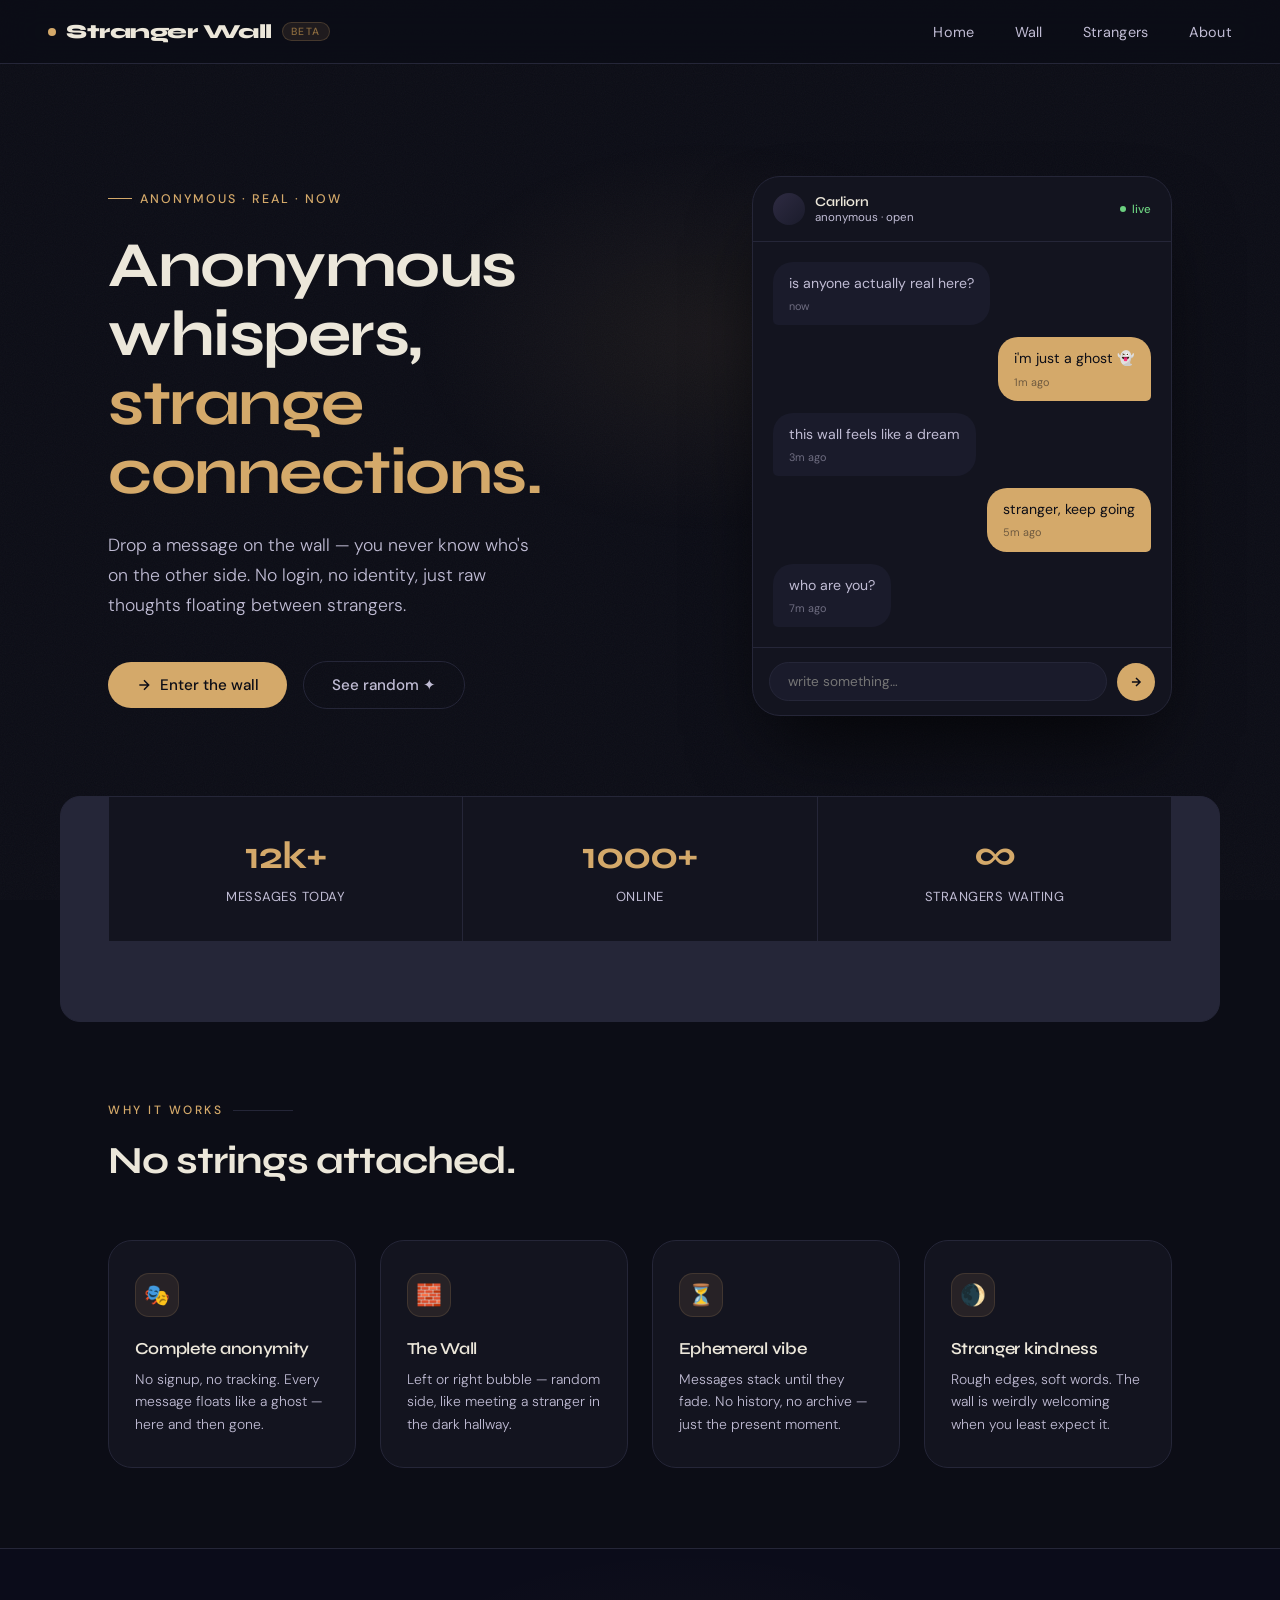
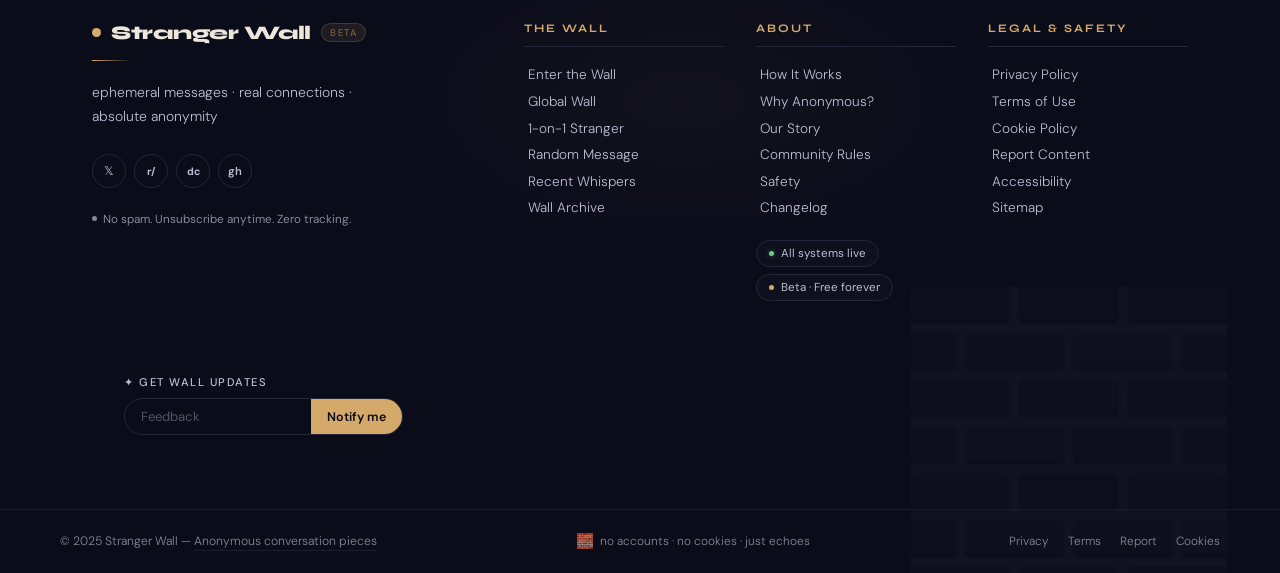
==== commit 7612465e: "Update index.html" ====
--- a/index.html
+++ b/index.html
@@ -485,7 +485,7 @@
 
     .footer-newsletter-form {
       display: flex; border: 1px solid #252638; border-radius: 100px;
-      overflow: hidden; max-width: 280px; margin-bottom: 1.2rem; transition: border-color 0.2s;
+      overflow: hidden; max-width: 420px; margin-bottom: 0; transition: border-color 0.2s;
     }
     .footer-newsletter-form:focus-within { border-color: rgba(212,169,106,0.35); }
     .footer-newsletter-form input {
@@ -535,7 +535,7 @@
 
     .footer-whisper { position: relative; z-index: 1; max-width: 1160px; margin: 0 auto; padding: 0 2rem 3rem; }
     .footer-whisper-inner {
-      background: #13141f; border: 1px solid #252638; border-radius: 20px;
+      
       padding: 1.6rem 2rem; display: flex; align-items: center;
       justify-content: space-between; gap: 2rem; flex-wrap: wrap;
     }
@@ -775,9 +775,7 @@
             <input type="email" placeholder="Feedback">
             <button type="submit">Notify me</button>
           </div>
-          <div class="whisper-attr">anonymous, 2:14am somewhere in the world</div>
         </div>
-        <a href="wall.html" class="whisper-enter-btn">→ Enter the Wall</a>
       </div>
     </div>
 
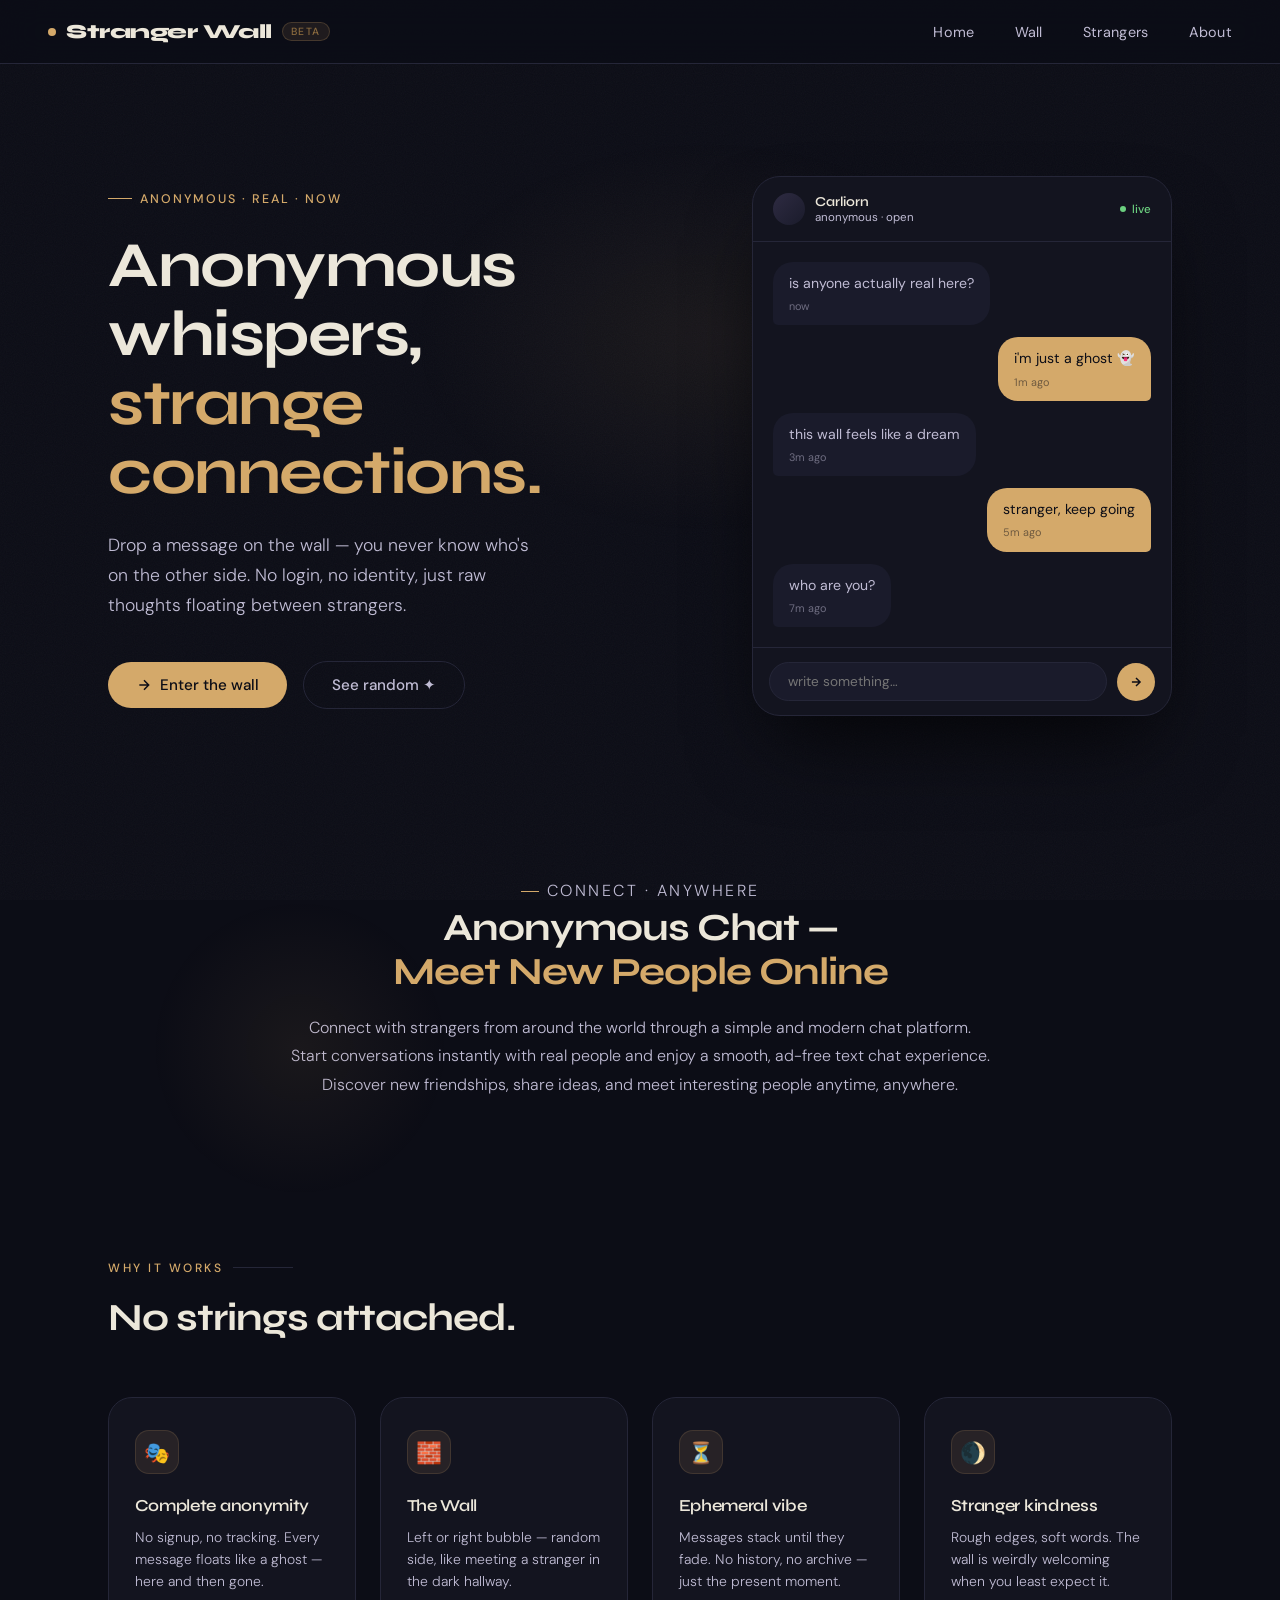
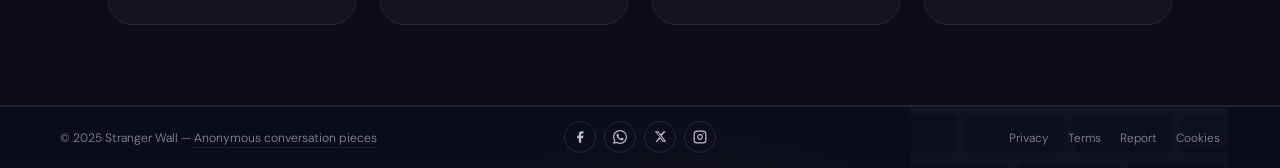
==== commit 323b6122: "Update index.html" ====
--- a/index.html
+++ b/index.html
@@ -323,36 +323,6 @@
     .chat-send:hover { background: var(--gold-soft); transform: scale(1.05); }
     .chat-send svg { width: 14px; height: 14px; color: #0c0d16; }
 
-    /* ══ STATS ══ */
-    .stats {
-      max-width: 1160px;
-      margin: 0 auto;
-      padding: 0 3rem 5rem;
-      display: grid;
-      grid-template-columns: repeat(3, 1fr);
-      gap: 1px;
-      background: var(--border);
-      border: 1px solid var(--border);
-      border-radius: 20px;
-      overflow: hidden;
-      position: relative; z-index: 1;
-      opacity: 0;
-      animation: fadeUp 0.6s ease 0.7s forwards;
-    }
-
-    .stat-box { background: var(--surface); padding: 2.2rem 2rem; text-align: center; }
-
-    .stat-num {
-      font-family: 'Syne', sans-serif;
-      font-size: 2.4rem; font-weight: 700;
-      color: var(--gold); letter-spacing: -1px;
-      display: block; margin-bottom: 6px;
-    }
-
-    .stat-label {
-      font-size: 0.82rem; color: var(--content);
-      letter-spacing: 0.5px; text-transform: uppercase; font-weight: 400;
-    }
 
     /* ══ FEATURES ══ */
     .features {
@@ -454,11 +424,11 @@
       position: relative; z-index: 1;
       max-width: 1160px; margin: 0 auto;
       padding: 4.5rem 2rem 3rem;
-      display: grid; grid-template-columns: 2fr 1fr 1fr 1fr;
+      display: grid; grid-template-columns: 1fr 1fr 1fr 2fr;
       gap: 3rem 2rem; align-items: start;
     }
 
-    .footer-col-brand { padding-right: 2rem; }
+    .footer-col-brand { padding-left: 2rem; }
 
     .footer-logo { display: flex; align-items: center; gap: 10px; margin-bottom: 1rem; }
     .footer-logo-dot { width: 9px; height: 9px; background: #d4a96a; border-radius: 50%; flex-shrink: 0; }
@@ -535,9 +505,8 @@
 
     .footer-whisper { position: relative; z-index: 1; max-width: 1160px; margin: 0 auto; padding: 0 2rem 3rem; }
     .footer-whisper-inner {
-      
-      padding: 1.6rem 2rem; display: flex; align-items: center;
-      justify-content: space-between; gap: 2rem; flex-wrap: wrap;
+      padding: 1.6rem 0; display: flex; align-items: center;
+      justify-content: flex-start; gap: 2rem; flex-wrap: wrap;
     }
 
     .whisper-attr { font-size: 0.75rem; color: var(--content); font-family: 'DM Sans', sans-serif; font-weight: 300; opacity: 0.7; }
@@ -555,7 +524,15 @@
       max-width: 1160px; margin: 0 auto;
       display: flex; align-items: center; justify-content: space-between; flex-wrap: wrap; gap: 0.6rem;
     }
-
+    .footer-bottom-inner .footer-social { position: absolute; left: 50%; transform: translateX(-50%) translateY(10px); }
+
+    .footer-social { display: flex; gap: 8px; align-items: center; }
+    .footer-social a {
+      width: 32px; height: 32px; border: 1px solid #252638; border-radius: 50%;
+      display: flex; align-items: center; justify-content: center;
+      color: var(--content); text-decoration: none; transition: all 0.22s;
+    }
+    .footer-social a:hover { border-color: #d4a96a; color: #d4a96a; background: rgba(212,169,106,0.07); transform: translateY(-2px); }
     .footer-copy { font-size: 0.76rem; color: var(--content); font-weight: 300; opacity: 0.7; }
     .footer-copy a { color: var(--content); border-bottom: 1px solid #252638; padding-bottom: 1px; text-decoration: none; transition: color 0.2s, border-color 0.2s; }
     .footer-copy a:hover { color: #d4a96a; border-color: #d4a96a; }
@@ -566,6 +543,80 @@
     .footer-policy-links { display: flex; gap: 1.2rem; }
     .footer-policy-links a { font-size: 0.74rem; color: var(--content); font-weight: 300; text-decoration: none; opacity: 0.7; transition: opacity 0.2s; }
     .footer-policy-links a:hover { opacity: 1; }
+
+
+
+    /* ══ CONNECT SECTION ══ */
+    .connect-section {
+      position: relative; z-index: 1;
+      max-width: 1160px; margin: 0 auto;
+      padding: 5rem 3rem;
+      display: flex;
+      flex-direction: column;
+      align-items: center;
+      text-align: center;
+    }
+
+    .connect-left {
+      position: relative;
+    }
+
+    .connect-tag {
+      display: inline-flex; align-items: center; gap: 8px;
+      font-size: 0.72rem; letter-spacing: 2.5px; text-transform: uppercase;
+      color: var(--gold); font-weight: 500; margin-bottom: 1.2rem;
+      justify-content: center;
+    }
+
+    .connect-tag::before {
+      content: ''; width: 18px; height: 1px; background: var(--gold);
+    }
+
+    .connect-left h2 {
+      font-family: 'Syne', sans-serif;
+      font-size: clamp(1.8rem, 3vw, 2.6rem);
+      font-weight: 700; letter-spacing: -1px; line-height: 1.15;
+      color: var(--text); margin-bottom: 1.2rem;
+    }
+
+    .connect-left h2 em { font-style: normal; color: var(--gold); }
+
+    .connect-left p {
+      font-size: 1rem; color: var(--content);
+      line-height: 1.8; font-weight: 300; max-width: 700px;
+      margin: 0 auto;
+    }
+
+    /* floating orb behind left col */
+    .connect-left::before {
+      content: '';
+      position: absolute; top: 10%; left: -20%;
+      width: 300px; height: 300px;
+      background: radial-gradient(circle, rgba(212,169,106,0.07) 0%, transparent 70%);
+      pointer-events: none; z-index: 0;
+    }
+
+
+    /* animated typing dots inside one pill */
+    .typing-dots { display: flex; gap: 4px; align-items: center; }
+    .typing-dots span {
+      width: 5px; height: 5px; border-radius: 50%;
+      background: var(--gold); opacity: 0.5;
+      animation: tdot 1.4s ease-in-out infinite;
+    }
+    .typing-dots span:nth-child(2) { animation-delay: 0.2s; }
+    .typing-dots span:nth-child(3) { animation-delay: 0.4s; }
+    @keyframes tdot {
+      0%,60%,100% { transform: translateY(0); opacity:0.4; }
+      30%          { transform: translateY(-4px); opacity:1; }
+    }
+
+    @media (max-width: 820px) {
+      .connect-section { grid-template-columns: 1fr; padding: 4rem 1.5rem; gap: 2.5rem; }
+    }
+    @media (max-width: 520px) {
+      .connect-section { padding: 3rem 1.2rem; }
+    }
 
     /* ══ ANIMATIONS ══ */
     @keyframes fadeUp { from{opacity:0;transform:translateY(16px)} to{opacity:1;transform:translateY(0)} }
@@ -615,10 +666,10 @@
       <span class="badge">beta</span>
     </a>
     <ul class="nav-links">
-      <li><a href="#">Home</a></li>
+      <li><a href="index.html">Home</a></li>
       <li><a href="wall.html">Wall</a></li>
       <li><a href="stranger.html">Strangers</a></li>
-      <li><a href="#">About</a></li>
+      <li><a href="about.html">About</a></li>
     </ul>
   </nav>
 
@@ -669,11 +720,17 @@
     </div>
   </section>
 
-  <!-- STATS -->
-  <div class="stats">
-    <div class="stat-box"><span class="stat-num">12k+</span><span class="stat-label">messages today</span></div>
-    <div class="stat-box"><span class="stat-num">1000+</span><span class="stat-label">online</span></div>
-    <div class="stat-box"><span class="stat-num">∞</span><span class="stat-label">strangers waiting</span></div>
+
+  <!-- CONNECT SECTION -->
+  <section class="connect-section">
+    <div class="connect-left">
+      <p class="connect-tag">Connect · Anywhere</p>
+      <h2>Anonymous Chat —<br><em>Meet New People Online</em></h2>
+      <p>Connect with strangers from around the world through a simple and modern chat platform. Start conversations instantly with real people and enjoy a smooth, ad-free text chat experience. Discover new friendships, share ideas, and meet interesting people anytime, anywhere.</p>
+    </div>
+
+  </section>
+
   </div>
 
   <!-- FEATURES -->
@@ -706,83 +763,24 @@
 
   <!-- FOOTER -->
   <footer class="site-footer">
-    <div class="footer-container">
-
-      <div class="footer-col-brand">
-        <div class="footer-logo">
-          <span class="footer-logo-dot"></span>
-          <span class="footer-logo-text">Stranger Wall</span>
-          <span class="footer-badge">beta</span>
-        </div>
-        <div class="footer-rule"></div>
-        <p class="footer-tagline">ephemeral messages · real connections · absolute anonymity</p>
-        <div class="footer-social">
-          <a href="#" aria-label="Twitter / X">𝕏</a>
-          <a href="#" aria-label="Reddit" style="font-size:0.65rem;font-weight:700;">r/</a>
-          <a href="#" aria-label="Discord" style="font-size:0.65rem;font-weight:700;">dc</a>
-          <a href="#" aria-label="GitHub" style="font-size:0.7rem;font-weight:600;">gh</a>
-        </div>
-        <p class="footer-anon-note"><span class="anon-dot"></span>No spam. Unsubscribe anytime. Zero tracking.</p>
-      </div>
-
-      <div class="footer-col">
-        <h4>The Wall</h4>
-        <ul>
-          <li><a href="wall.html">Enter the Wall</a></li>
-          <li><a href="wall.html">Global Wall</a></li>
-          <li><a href="stranger.html">1-on-1 Stranger</a></li>
-          <li><a href="#">Random Message</a></li>
-          <li><a href="#">Recent Whispers</a></li>
-          <li><a href="#">Wall Archive</a></li>
-        </ul>
-      </div>
-
-      <div class="footer-col">
-        <h4>About</h4>
-        <ul>
-          <li><a href="#">How It Works</a></li>
-          <li><a href="#">Why Anonymous?</a></li>
-          <li><a href="#">Our Story</a></li>
-          <li><a href="#">Community Rules</a></li>
-          <li><a href="#">Safety</a></li>
-          <li><a href="#">Changelog</a></li>
-        </ul>
-        <div class="footer-status-badges">
-          <div class="status-badge"><span class="s-dot green"></span>All systems live</div>
-          <div class="status-badge"><span class="s-dot gold"></span>Beta · Free forever</div>
-        </div>
-      </div>
-
-      <div class="footer-col">
-        <h4>Legal &amp; Safety</h4>
-        <ul>
-          <li><a href="#">Privacy Policy</a></li>
-          <li><a href="#">Terms of Use</a></li>
-          <li><a href="#">Cookie Policy</a></li>
-          <li><a href="#">Report Content</a></li>
-          <li><a href="#">Accessibility</a></li>
-          <li><a href="#">Sitemap</a></li>
-        </ul>
-      </div>
-
-    </div>
-
-    <div class="footer-whisper">
-      <div class="footer-whisper-inner">
-        <div>
-          <p class="footer-newsletter-label">✦ Get wall updates</p>
-          <div class="footer-newsletter-form">
-            <input type="email" placeholder="Feedback">
-            <button type="submit">Notify me</button>
-          </div>
-        </div>
-      </div>
-    </div>
 
     <div class="footer-bottom">
       <div class="footer-bottom-inner">
         <p class="footer-copy">&copy; 2025 Stranger Wall — <a href="#">Anonymous conversation pieces</a></p>
-        <p class="footer-tagline-bottom"><span>🧱</span> no accounts · no cookies · just echoes</p>
+        <div class="footer-social">
+          <a href="#" aria-label="Facebook">
+            <svg width="14" height="14" viewBox="0 0 24 24" fill="currentColor"><path d="M18 2h-3a5 5 0 0 0-5 5v3H7v4h3v8h4v-8h3l1-4h-4V7a1 1 0 0 1 1-1h3z"/></svg>
+          </a>
+          <a href="#" aria-label="WhatsApp">
+            <svg width="14" height="14" viewBox="0 0 24 24" fill="currentColor"><path d="M17.472 14.382c-.297-.149-1.758-.867-2.03-.967-.273-.099-.471-.148-.67.15-.197.297-.767.966-.94 1.164-.173.199-.347.223-.644.075-.297-.15-1.255-.463-2.39-1.475-.883-.788-1.48-1.761-1.653-2.059-.173-.297-.018-.458.13-.606.134-.133.298-.347.446-.52.149-.174.198-.298.298-.497.099-.198.05-.371-.025-.52-.075-.149-.669-1.612-.916-2.207-.242-.579-.487-.5-.669-.51-.173-.008-.371-.01-.57-.01-.198 0-.52.074-.792.372-.272.297-1.04 1.016-1.04 2.479 0 1.462 1.065 2.875 1.213 3.074.149.198 2.096 3.2 5.077 4.487.709.306 1.262.489 1.694.625.712.227 1.36.195 1.871.118.571-.085 1.758-.719 2.006-1.413.248-.694.248-1.289.173-1.413-.074-.124-.272-.198-.57-.347m-5.421 7.403h-.004a9.87 9.87 0 0 1-5.031-1.378l-.361-.214-3.741.982.998-3.648-.235-.374a9.86 9.86 0 0 1-1.51-5.26c.001-5.45 4.436-9.884 9.888-9.884 2.64 0 5.122 1.03 6.988 2.898a9.825 9.825 0 0 1 2.893 6.994c-.003 5.45-4.437 9.884-9.885 9.884m8.413-18.297A11.815 11.815 0 0 0 12.05 0C5.495 0 .16 5.335.157 11.892c0 2.096.547 4.142 1.588 5.945L.057 24l6.305-1.654a11.882 11.882 0 0 0 5.683 1.448h.005c6.554 0 11.89-5.335 11.893-11.893a11.821 11.821 0 0 0-3.48-8.413z"/></svg>
+          </a>
+          <a href="#" aria-label="X / Twitter">
+            <svg width="13" height="13" viewBox="0 0 24 24" fill="currentColor"><path d="M18.244 2.25h3.308l-7.227 8.26 8.502 11.24H16.17l-4.714-6.231-5.401 6.231H2.738l7.737-8.835L1.254 2.25H8.08l4.261 5.636 5.902-5.636Zm-1.161 17.52h1.833L7.084 4.126H5.117Z"/></svg>
+          </a>
+          <a href="#" aria-label="Instagram">
+            <svg width="14" height="14" viewBox="0 0 24 24" fill="none" stroke="currentColor" stroke-width="2" stroke-linecap="round" stroke-linejoin="round"><rect x="2" y="2" width="20" height="20" rx="5" ry="5"/><path d="M16 11.37A4 4 0 1 1 12.63 8 4 4 0 0 1 16 11.37z"/><line x1="17.5" y1="6.5" x2="17.51" y2="6.5"/></svg>
+          </a>
+        </div>
         <div class="footer-policy-links">
           <a href="#">Privacy</a>
           <a href="#">Terms</a>
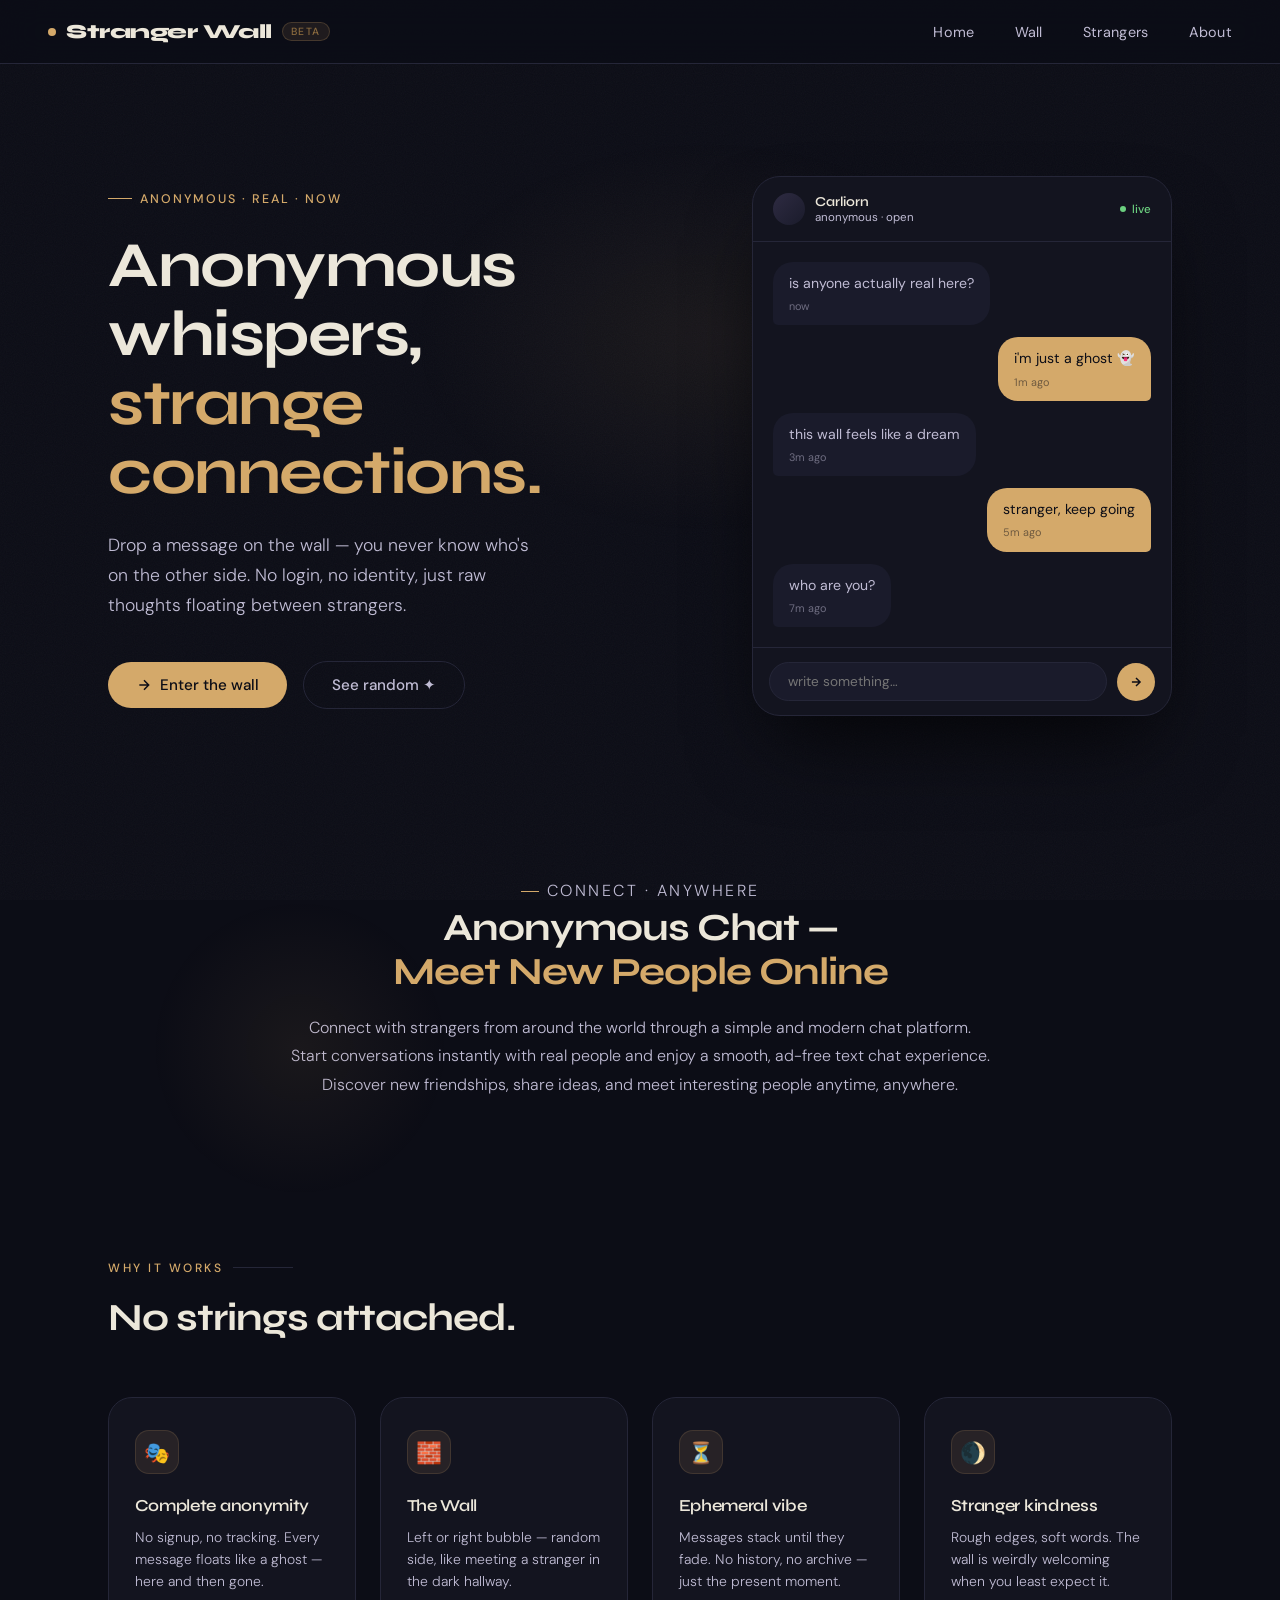
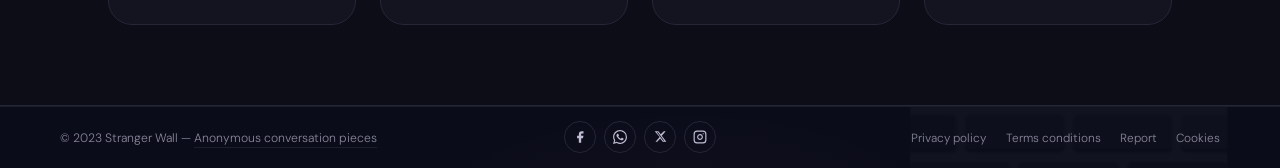
==== commit c8d76aee: "Update index.html" ====
--- a/index.html
+++ b/index.html
@@ -766,7 +766,7 @@
 
     <div class="footer-bottom">
       <div class="footer-bottom-inner">
-        <p class="footer-copy">&copy; 2025 Stranger Wall — <a href="#">Anonymous conversation pieces</a></p>
+        <p class="footer-copy">&copy; 2023 Stranger Wall — <a href="#">Anonymous conversation pieces</a></p>
         <div class="footer-social">
           <a href="#" aria-label="Facebook">
             <svg width="14" height="14" viewBox="0 0 24 24" fill="currentColor"><path d="M18 2h-3a5 5 0 0 0-5 5v3H7v4h3v8h4v-8h3l1-4h-4V7a1 1 0 0 1 1-1h3z"/></svg>
@@ -782,10 +782,10 @@
           </a>
         </div>
         <div class="footer-policy-links">
-          <a href="#">Privacy</a>
-          <a href="#">Terms</a>
-          <a href="#">Report</a>
-          <a href="#">Cookies</a>
+          <a href="privacy.html">Privacy policy</a>
+          <a href="terms.html">Terms conditions</a>
+          <a href="report.html">Report</a>
+          <a href="Cookies.html">Cookies</a>
         </div>
       </div>
     </div>
